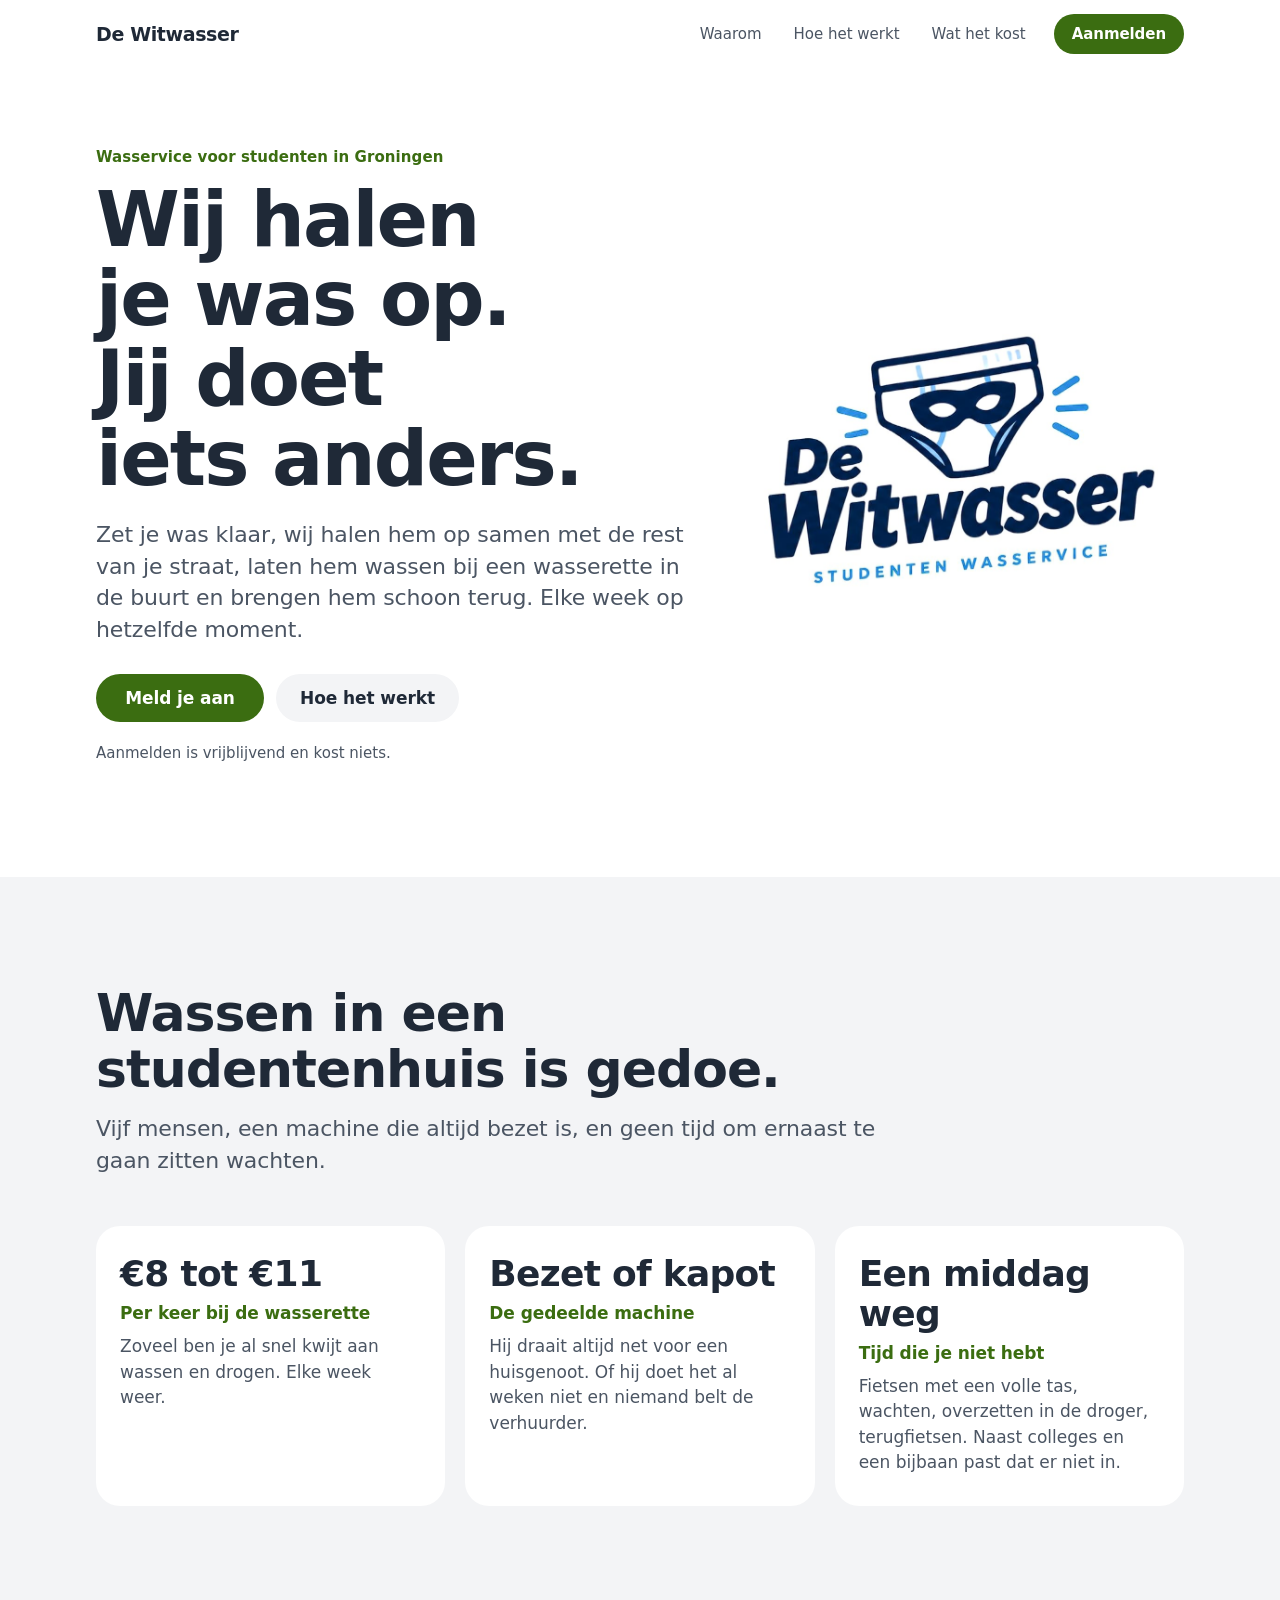
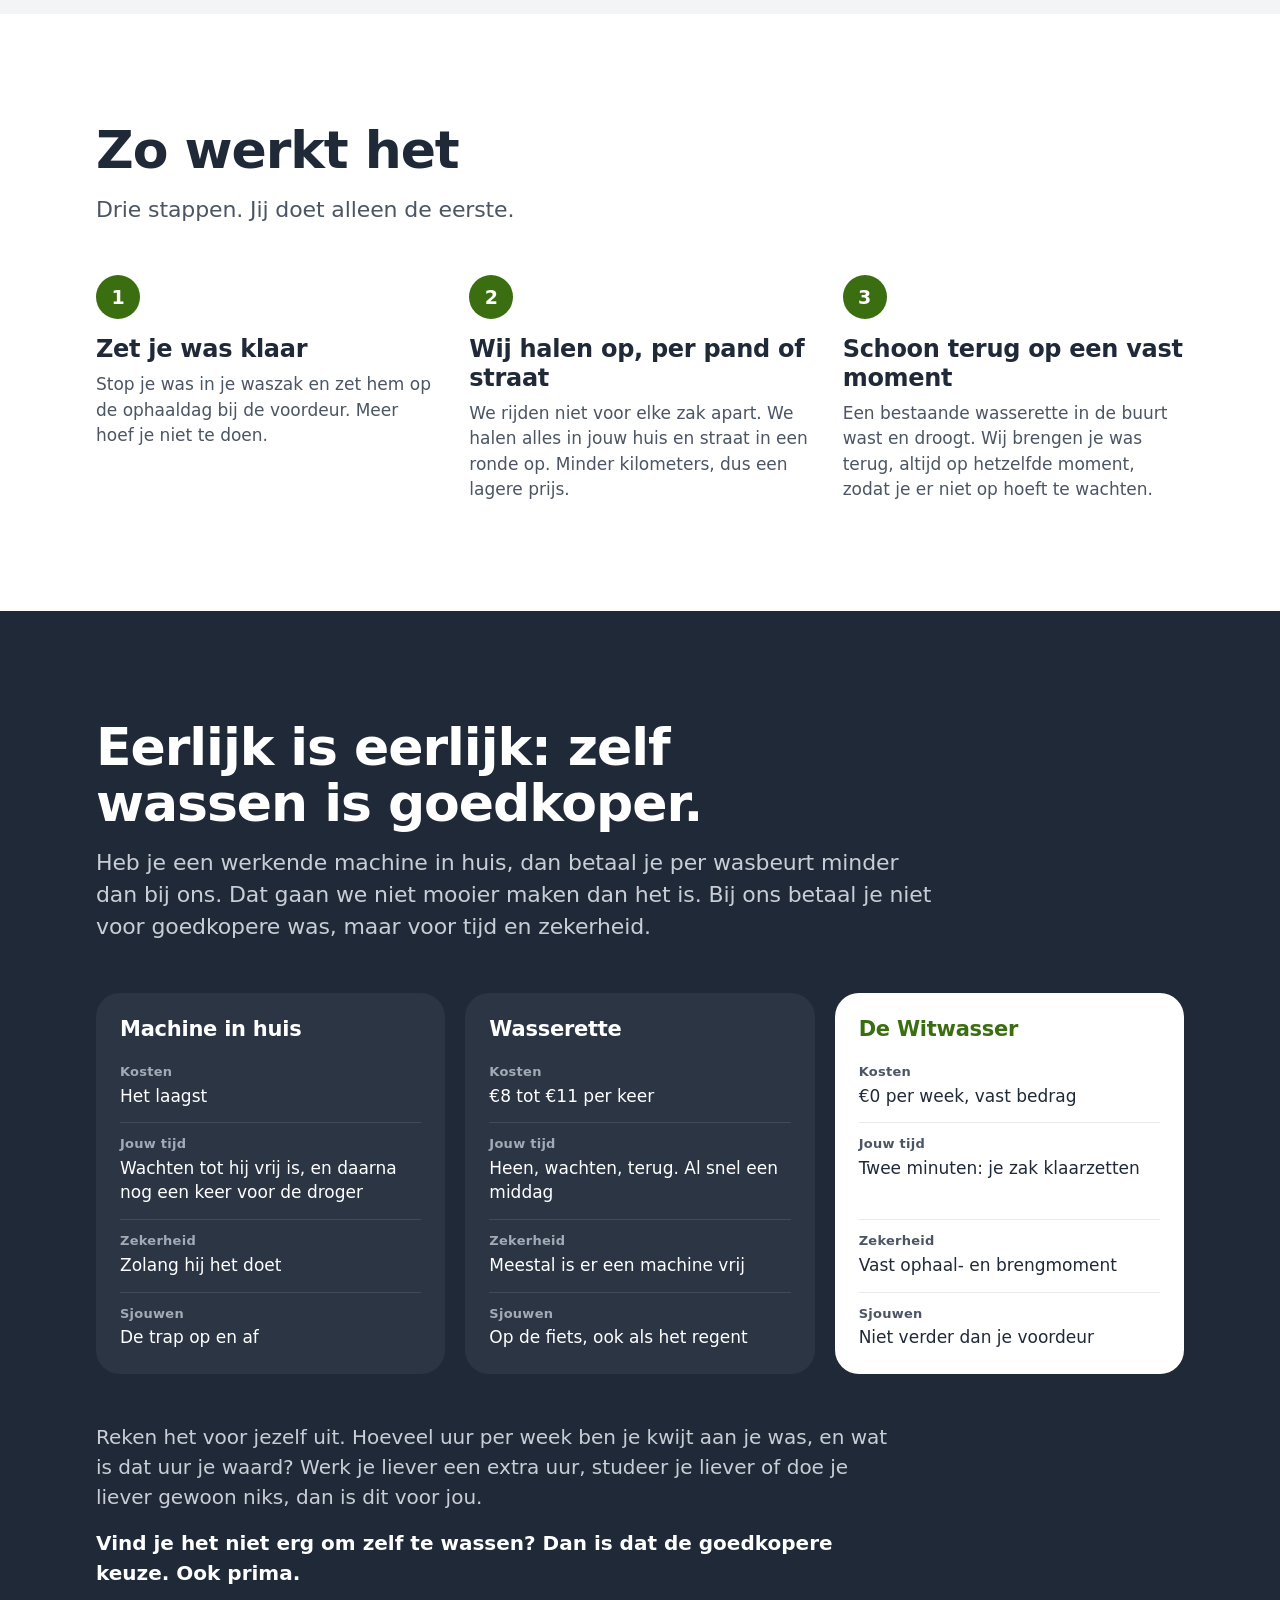
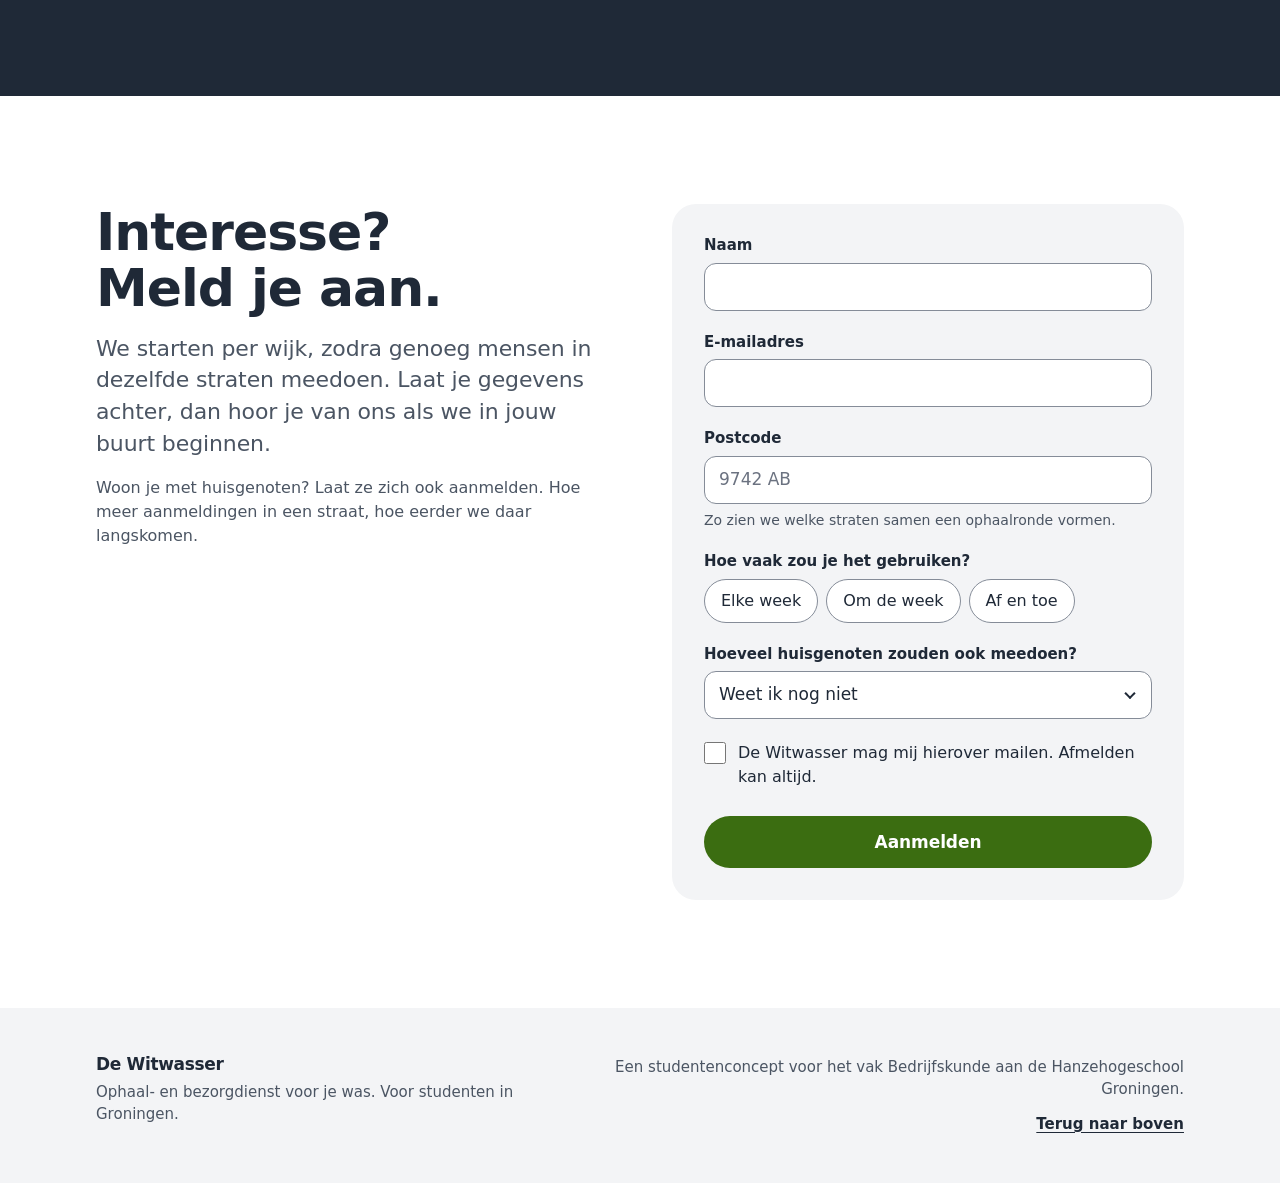
==== index.html @ 2e5d9d7d "Landingspagina De Witwasser Responsive landingspagina met uitleg van het concept, eerlijke prijsverg" ====
<!doctype html>
<html lang="nl">
<head>
  <meta charset="utf-8">
  <meta name="viewport" content="width=device-width, initial-scale=1">
  <title>De Witwasser</title>
  <meta name="description" content="De Witwasser haalt je was op met de rest van je straat, laat hem wassen bij een wasserette in de buurt en brengt hem schoon terug op een vast moment. Voor studenten in Groningen.">
  <meta name="theme-color" content="#FFFFFF">
  <link rel="stylesheet" href="styles.css">
  <script src="script.js" defer></script>
</head>
<body>
  <a class="skip-link" href="#inhoud">Naar de inhoud</a>

  <header class="site-header" id="top">
    <div class="container site-header__inner">
      <a class="wordmark" href="#top" aria-label="De Witwasser, terug naar boven">De Witwasser</a>
      <nav class="site-nav" aria-label="Hoofdmenu">
        <ul>
          <li class="site-nav__link"><a href="#probleem">Waarom</a></li>
          <li class="site-nav__link"><a href="#hoe-het-werkt">Hoe het werkt</a></li>
          <li class="site-nav__link"><a href="#eerlijk">Wat het kost</a></li>
          <li><a class="btn btn--primary btn--small" href="#aanmelden">Aanmelden</a></li>
        </ul>
      </nav>
    </div>
  </header>

  <main id="inhoud">
    <!-- Hero -->
    <section class="hero" aria-labelledby="hero-titel">
      <div class="container hero__grid">
        <div class="hero__text">
          <p class="eyebrow" data-enter>Wasservice voor studenten in Groningen</p>
          <h1 id="hero-titel" class="display" data-enter style="--i:1">Wij halen je was op. Jij doet iets anders.</h1>
          <p class="lead" data-enter style="--i:2">
            Zet je was klaar, wij halen hem op samen met de rest van je straat, laten hem wassen bij een wasserette in de buurt en brengen hem schoon terug. Elke week op hetzelfde moment.
          </p>
          <div class="hero__actions" data-enter style="--i:3">
            <a class="btn btn--primary" href="#aanmelden">Meld je aan</a>
            <a class="btn btn--secondary" href="#hoe-het-werkt">Hoe het werkt</a>
          </div>
          <p class="hero__note" data-enter style="--i:4">Aanmelden is vrijblijvend en kost niets.</p>
        </div>
        <figure class="hero__logo" data-enter style="--i:1">
          <img src="logo.jpg" width="952" height="691"
               alt="Logo van De Witwasser: een onderbroek met een boevenmasker, met daaronder de tekst De Witwasser, studenten wasservice.">
        </figure>
      </div>
    </section>

    <!-- Probleem -->
    <section class="section section--surface" id="probleem" aria-labelledby="probleem-titel">
      <div class="container">
        <div class="section__head">
          <h2 id="probleem-titel" class="heading">Wassen in een studentenhuis is gedoe.</h2>
          <p class="lead">Vijf mensen, een machine die altijd bezet is, en geen tijd om ernaast te gaan zitten wachten.</p>
        </div>
        <ul class="cards cards--three" role="list">
          <li class="card">
            <p class="card__figure">&euro;8 tot &euro;11</p>
            <h3 class="card__title">Per keer bij de wasserette</h3>
            <p>Zoveel ben je al snel kwijt aan wassen en drogen. Elke week weer.</p>
          </li>
          <li class="card">
            <p class="card__figure">Bezet of kapot</p>
            <h3 class="card__title">De gedeelde machine</h3>
            <p>Hij draait altijd net voor een huisgenoot. Of hij doet het al weken niet en niemand belt de verhuurder.</p>
          </li>
          <li class="card">
            <p class="card__figure">Een middag weg</p>
            <h3 class="card__title">Tijd die je niet hebt</h3>
            <p>Fietsen met een volle tas, wachten, overzetten in de droger, terugfietsen. Naast colleges en een bijbaan past dat er niet in.</p>
          </li>
        </ul>
      </div>
    </section>

    <!-- Hoe het werkt -->
    <section class="section" id="hoe-het-werkt" aria-labelledby="stappen-titel">
      <div class="container">
        <div class="section__head">
          <h2 id="stappen-titel" class="heading">Zo werkt het</h2>
          <p class="lead">Drie stappen. Jij doet alleen de eerste.</p>
        </div>
        <ol class="steps" role="list">
          <li class="step">
            <span class="step__number" aria-hidden="true">1</span>
            <h3 class="step__title">Zet je was klaar</h3>
            <p>Stop je was in je waszak en zet hem op de ophaaldag bij de voordeur. Meer hoef je niet te doen.</p>
          </li>
          <li class="step">
            <span class="step__number" aria-hidden="true">2</span>
            <h3 class="step__title">Wij halen op, per pand of straat</h3>
            <p>We rijden niet voor elke zak apart. We halen alles in jouw huis en straat in een ronde op. Minder kilometers, dus een lagere prijs.</p>
          </li>
          <li class="step">
            <span class="step__number" aria-hidden="true">3</span>
            <h3 class="step__title">Schoon terug op een vast moment</h3>
            <p>Een bestaande wasserette in de buurt wast en droogt. Wij brengen je was terug, altijd op hetzelfde moment, zodat je er niet op hoeft te wachten.</p>
          </li>
        </ol>
      </div>
    </section>

    <!-- Eerlijkheid over de propositie -->
    <section class="section section--navy" id="eerlijk" aria-labelledby="eerlijk-titel">
      <div class="container">
        <div class="section__head">
          <h2 id="eerlijk-titel" class="heading">Eerlijk is eerlijk: zelf wassen is goedkoper.</h2>
          <p class="lead">
            Heb je een werkende machine in huis, dan betaal je per wasbeurt minder dan bij ons. Dat gaan we niet mooier maken dan het is. Bij ons betaal je niet voor goedkopere was, maar voor tijd en zekerheid.
          </p>
        </div>

        <div class="compare">
          <article class="compare__card" aria-labelledby="optie-thuis">
            <h3 id="optie-thuis" class="compare__title">Machine in huis</h3>
            <dl class="compare__list">
              <div><dt>Kosten</dt><dd>Het laagst</dd></div>
              <div><dt>Jouw tijd</dt><dd>Wachten tot hij vrij is, en daarna nog een keer voor de droger</dd></div>
              <div><dt>Zekerheid</dt><dd>Zolang hij het doet</dd></div>
              <div><dt>Sjouwen</dt><dd>De trap op en af</dd></div>
            </dl>
          </article>
          <article class="compare__card" aria-labelledby="optie-wasserette">
            <h3 id="optie-wasserette" class="compare__title">Wasserette</h3>
            <dl class="compare__list">
              <div><dt>Kosten</dt><dd>&euro;8 tot &euro;11 per keer</dd></div>
              <div><dt>Jouw tijd</dt><dd>Heen, wachten, terug. Al snel een middag</dd></div>
              <div><dt>Zekerheid</dt><dd>Meestal is er een machine vrij</dd></div>
              <div><dt>Sjouwen</dt><dd>Op de fiets, ook als het regent</dd></div>
            </dl>
          </article>
          <article class="compare__card compare__card--ours" aria-labelledby="optie-witwasser">
            <h3 id="optie-witwasser" class="compare__title">De Witwasser</h3>
            <dl class="compare__list">
              <!-- Placeholder: de prijs is nog niet vastgesteld -->
              <div><dt>Kosten</dt><dd>&euro;0 per week, vast bedrag</dd></div>
              <div><dt>Jouw tijd</dt><dd>Twee minuten: je zak klaarzetten</dd></div>
              <div><dt>Zekerheid</dt><dd>Vast ophaal- en brengmoment</dd></div>
              <div><dt>Sjouwen</dt><dd>Niet verder dan je voordeur</dd></div>
            </dl>
          </article>
        </div>

        <div class="compare__outro">
          <p>
            Reken het voor jezelf uit. Hoeveel uur per week ben je kwijt aan je was, en wat is dat uur je waard? Werk je liever een extra uur, studeer je liever of doe je liever gewoon niks, dan is dit voor jou.
          </p>
          <p>
            Vind je het niet erg om zelf te wassen? Dan is dat de goedkopere keuze. Ook prima.
          </p>
        </div>
      </div>
    </section>

    <!-- Aanmelden -->
    <section class="section" id="aanmelden" aria-labelledby="aanmelden-titel">
      <div class="container signup">
        <div class="signup__intro">
          <h2 id="aanmelden-titel" class="heading">Interesse? Meld je aan.</h2>
          <p class="lead">
            We starten per wijk, zodra genoeg mensen in dezelfde straten meedoen. Laat je gegevens achter, dan hoor je van ons als we in jouw buurt beginnen.
          </p>
          <p class="signup__tip">
            Woon je met huisgenoten? Laat ze zich ook aanmelden. Hoe meer aanmeldingen in een straat, hoe eerder we daar langskomen.
          </p>
        </div>

        <div class="signup__panel">
          <form class="form" id="aanmeldformulier" novalidate>
            <div class="field">
              <label for="naam">Naam</label>
              <input id="naam" name="naam" type="text" autocomplete="given-name" required aria-describedby="naam-fout">
              <p class="field__error" id="naam-fout" aria-live="polite"></p>
            </div>

            <div class="field">
              <label for="email">E-mailadres</label>
              <input id="email" name="email" type="email" autocomplete="email" inputmode="email" spellcheck="false" required aria-describedby="email-fout">
              <p class="field__error" id="email-fout" aria-live="polite"></p>
            </div>

            <div class="field">
              <label for="postcode">Postcode</label>
              <input id="postcode" name="postcode" type="text" autocomplete="postal-code" autocapitalize="characters" spellcheck="false" maxlength="7" placeholder="9742 AB" required aria-describedby="postcode-hint postcode-fout">
              <p class="field__hint" id="postcode-hint">Zo zien we welke straten samen een ophaalronde vormen.</p>
              <p class="field__error" id="postcode-fout" aria-live="polite"></p>
            </div>

            <fieldset class="field" aria-describedby="frequentie-fout">
              <legend>Hoe vaak zou je het gebruiken?</legend>
              <div class="choices">
                <label class="choice"><input type="radio" name="frequentie" value="elke week" required><span>Elke week</span></label>
                <label class="choice"><input type="radio" name="frequentie" value="om de week"><span>Om de week</span></label>
                <label class="choice"><input type="radio" name="frequentie" value="af en toe"><span>Af en toe</span></label>
              </div>
              <p class="field__error" id="frequentie-fout" aria-live="polite"></p>
            </fieldset>

            <div class="field">
              <label for="huisgenoten">Hoeveel huisgenoten zouden ook meedoen?</label>
              <div class="select">
                <select id="huisgenoten" name="huisgenoten">
                  <option value="weet ik niet">Weet ik nog niet</option>
                  <option value="0">Geen</option>
                  <option value="1">1</option>
                  <option value="2">2</option>
                  <option value="3">3</option>
                  <option value="4">4</option>
                  <option value="5+">5 of meer</option>
                </select>
              </div>
            </div>

            <div class="field">
              <label class="check">
                <input type="checkbox" name="toestemming" id="toestemming" required aria-describedby="toestemming-fout">
                <span>De Witwasser mag mij hierover mailen. Afmelden kan altijd.</span>
              </label>
              <p class="field__error" id="toestemming-fout" aria-live="polite"></p>
            </div>

            <button class="btn btn--primary btn--block" type="submit">Aanmelden</button>
          </form>

          <div class="success" id="aanmelding-gelukt" hidden>
            <h3 class="success__title" tabindex="-1">Je staat op de lijst<span data-naam></span>.</h3>
            <p>We mailen je zodra we in jouw buurt starten. Stuur deze pagina ook door naar je huisgenoten: hoe meer aanmeldingen in jouw straat, hoe eerder we er zijn.</p>
            <button class="btn btn--on-surface" type="button" id="nog-een">Nog iemand aanmelden</button>
          </div>
        </div>
      </div>
    </section>
  </main>

  <footer class="site-footer">
    <div class="container site-footer__inner">
      <div>
        <p class="wordmark">De Witwasser</p>
        <p class="site-footer__text">Ophaal- en bezorgdienst voor je was. Voor studenten in Groningen.</p>
      </div>
      <div class="site-footer__meta">
        <p>Een studentenconcept voor het vak Bedrijfskunde aan de Hanzehogeschool Groningen.</p>
        <p><a href="#top">Terug naar boven</a></p>
      </div>
    </div>
  </footer>
</body>
</html>
---- styles.css ----
/* De Witwasser, landingspagina
   Mobile-first. Beweging: critically damped springs (damping 1.0), nooit overshoot.
   De linear()-curves hieronder volgen x(t) = 1 - (1 + wt) * e^(-wt), w = 2 * pi / response,
   gesampled tot de veer binnen 0,1% van het doel is. */

:root {
  --navy: #1F2937;
  --navy-raised: #2B3544;
  --green: #3B6D11;
  --green-hover: #33600E;
  --green-press: #2A500B;

  --bg: #FFFFFF;
  --surface: #F3F4F6;
  --text: #1F2937;
  --muted: #4B5563;
  --field-line: #858C98;
  --error: #B42318;
  --on-navy: #FFFFFF;
  --on-navy-muted: #C9CED6;
  --on-navy-label: #A3AAB5;

  --radius-l: 1.5rem;
  --radius-m: 1rem;
  --radius-s: 0.75rem;

  --gutter: 1rem;
  --header-h: 3.75rem;

  color-scheme: light;

  /* Terugval voor browsers zonder linear() */
  --spring: cubic-bezier(0.25, 1, 0.5, 1);
  --spring-duration: 515ms;
  --spring-fast: cubic-bezier(0.25, 1, 0.5, 1);
  --spring-fast-duration: 441ms;
}

@supports (transition-timing-function: linear(0, 1)) {
  :root {
    /* response 0.35s */
    --spring: linear(0, 0.035, 0.115, 0.215, 0.321, 0.423, 0.517, 0.6, 0.672, 0.733, 0.784, 0.826, 0.861, 0.889, 0.912, 0.93, 0.945, 0.956, 0.966, 0.973, 0.979, 0.984, 0.987, 0.99, 0.992, 0.994, 0.995, 0.996, 0.997, 0.998, 0.998, 0.999, 1);
    /* response 0.3s */
    --spring-fast: linear(0, 0.044, 0.142, 0.26, 0.38, 0.491, 0.588, 0.671, 0.74, 0.796, 0.841, 0.877, 0.905, 0.927, 0.945, 0.958, 0.968, 0.976, 0.982, 0.986, 0.99, 0.992, 0.994, 0.996, 0.997, 0.998, 0.998, 0.999, 1);
  }
}

@media (min-width: 40em) {
  :root { --gutter: 1.5rem; --header-h: 4.25rem; }
}
@media (min-width: 64em) {
  :root { --gutter: 2rem; }
}

/* Basis */

*, *::before, *::after { box-sizing: border-box; }

html {
  -webkit-text-size-adjust: 100%;
  text-size-adjust: 100%;
  scroll-behavior: smooth;
  scroll-padding-top: calc(var(--header-h) + 1rem);
}

body {
  margin: 0;
  background: var(--bg);
  color: var(--text);
  font-family: system-ui, -apple-system, "Segoe UI", Roboto, "Helvetica Neue", Arial, sans-serif;
  font-size: 1.0625rem;
  line-height: 1.5;
  letter-spacing: 0;
  font-optical-sizing: auto;
  -webkit-font-smoothing: antialiased;
  text-rendering: optimizeLegibility;
  overflow-x: hidden;
}

img { display: block; max-width: 100%; height: auto; }

h1, h2, h3, p, ul, ol, dl, dd, figure { margin: 0; }
ul[role="list"], ol[role="list"] { list-style: none; padding: 0; }

a { color: inherit; }

:focus-visible {
  outline: 3px solid var(--green);
  outline-offset: 3px;
  border-radius: 0.375rem;
}
.section--navy :focus-visible { outline-color: var(--on-navy); }

.container {
  width: 100%;
  max-width: 72rem;
  margin-inline: auto;
  padding-inline: var(--gutter);
}

.skip-link {
  position: absolute;
  left: var(--gutter);
  top: 0.5rem;
  z-index: 100;
  padding: 0.75rem 1rem;
  background: var(--navy);
  color: var(--on-navy);
  border-radius: var(--radius-s);
  font-weight: 600;
  text-decoration: none;
  transform: translateY(-200%);
}
.skip-link:focus { transform: none; }

/* Typografie: hierarchie uit gewicht, grootte en regelafstand samen */

.display {
  font-size: clamp(2.5rem, 1.55rem + 4.4vw, 4.75rem);
  font-weight: 700;
  line-height: 1.05;
  letter-spacing: -0.025em;
  text-wrap: balance;
}

.heading {
  font-size: clamp(2rem, 1.45rem + 2.6vw, 3.25rem);
  font-weight: 700;
  line-height: 1.08;
  letter-spacing: -0.02em;
  text-wrap: balance;
}

.lead {
  font-size: clamp(1.1875rem, 1.1rem + 0.4vw, 1.375rem);
  font-weight: 400;
  line-height: 1.45;
  letter-spacing: -0.005em;
  color: var(--muted);
  max-width: 38em;
  text-wrap: pretty;
}

.eyebrow {
  font-size: 0.9375rem;
  font-weight: 600;
  line-height: 1.3;
  letter-spacing: 0.005em;
  color: var(--green);
}

/* Knoppen: feedback op pointer-down, veer terug bij loslaten */

.btn {
  display: inline-flex;
  align-items: center;
  justify-content: center;
  min-height: 3rem;
  padding: 0.8125rem 1.5rem;
  border: 0;
  border-radius: 999px;
  font: inherit;
  font-size: 1.0625rem;
  font-weight: 600;
  line-height: 1.2;
  letter-spacing: -0.005em;
  text-decoration: none;
  cursor: pointer;
  touch-action: manipulation;
  -webkit-tap-highlight-color: transparent;
  user-select: none;
  transition: transform var(--spring-fast-duration) var(--spring-fast);
}
.btn:active {
  transform: scale(0.97);
  transition: transform 80ms ease-out;
}

.btn--primary { background: var(--green); color: #FFFFFF; }
.btn--primary:active { background: var(--green-press); }

.btn--secondary { background: var(--surface); color: var(--navy); }
.btn--secondary:active { background: #E5E7EB; }

@media (hover: hover) {
  .btn--primary:hover { background: var(--green-hover); }
  .btn--primary:active { background: var(--green-press); }
  .btn--secondary:hover { background: #E9EBEE; }
  .btn--secondary:active { background: #DFE2E6; }
}

.btn--on-surface { background: var(--bg); color: var(--navy); }
.btn--on-surface:active { background: #E5E7EB; }
@media (hover: hover) {
  .btn--on-surface:hover { background: #FAFAFB; }
  .btn--on-surface:active { background: #E5E7EB; }
}

.btn--small { min-height: 2.5rem; padding: 0.5rem 1.125rem; font-size: 0.9375rem; }
.btn--block { width: 100%; }

/* Header: doorschijnende laag, content scrolt eronder */

.site-header {
  position: sticky;
  top: env(safe-area-inset-top, 0px);
  z-index: 50;
  background: rgba(255, 255, 255, 0.78);
  -webkit-backdrop-filter: saturate(180%) blur(20px);
  backdrop-filter: saturate(180%) blur(20px);
  box-shadow: 0 1px 0 rgba(31, 41, 55, 0);
  transition: box-shadow 200ms ease;
}
.site-header.is-scrolled { box-shadow: 0 1px 0 rgba(31, 41, 55, 0.08), 0 6px 20px -12px rgba(31, 41, 55, 0.25); }

.site-header__inner {
  display: flex;
  align-items: center;
  justify-content: space-between;
  gap: 1rem;
  min-height: var(--header-h);
}

.wordmark {
  font-size: 1.1875rem;
  font-weight: 700;
  letter-spacing: -0.02em;
  line-height: 1;
  color: var(--navy);
  text-decoration: none;
}

.site-nav ul {
  display: flex;
  align-items: center;
  gap: 0.25rem;
  margin: 0;
  padding: 0;
  list-style: none;
}
.site-nav__link { display: none; }
.site-nav__link a {
  display: inline-block;
  padding: 0.5rem 0.75rem;
  border-radius: 999px;
  font-size: 0.9375rem;
  font-weight: 500;
  color: var(--muted);
  text-decoration: none;
}
.site-nav__link a:active { background: var(--surface); color: var(--navy); }
@media (hover: hover) {
  .site-nav__link a:hover { color: var(--navy); }
}
@media (min-width: 48em) {
  .site-nav__link { display: list-item; }
  .site-nav ul { gap: 0.5rem; }
  .site-nav li:last-child { margin-left: 0.5rem; }
}

@media (prefers-reduced-transparency: reduce) {
  .site-header { background: var(--bg); -webkit-backdrop-filter: none; backdrop-filter: none; }
}
@media (prefers-contrast: more) {
  .site-header { background: var(--bg); box-shadow: 0 1px 0 var(--navy); }
}

/* Hero */

.hero { padding-block: 2rem 4.5rem; }

.hero__grid {
  display: grid;
  gap: 1.5rem;
}
.hero__logo {
  order: -1;
  width: min(62%, 16rem);
}
.hero__text > * + * { margin-top: 1.25rem; }
.hero__text .display { margin-top: 0.75rem; }

.hero__actions {
  display: flex;
  flex-wrap: wrap;
  gap: 0.75rem;
  padding-top: 0.5rem;
}
.hero__note { font-size: 0.9375rem; color: var(--muted); }

@media (min-width: 30em) {
  .hero__actions .btn { min-width: 10.5rem; }
}

@media (min-width: 56em) {
  .hero { padding-block: 5rem 7rem; }
  .hero__grid {
    grid-template-columns: minmax(0, 1.15fr) minmax(0, 0.85fr);
    align-items: center;
    gap: 3rem;
  }
  .hero__logo { order: 0; width: 100%; max-width: 30rem; justify-self: end; }
}

/* Secties: scheiding met witruimte en vlakke achtergrond */

.section { padding-block: clamp(4rem, 2.75rem + 5vw, 7.5rem); }
.section--surface { background: var(--surface); }
.section--navy { background: var(--navy); color: var(--on-navy); }
.section--navy .lead { color: var(--on-navy-muted); }

.section__head { margin-bottom: clamp(2rem, 1.5rem + 2vw, 3.5rem); }
.section__head > * + * { margin-top: 1rem; }

/* Probleem */

.cards { display: grid; gap: 1rem; }
@media (min-width: 48em) {
  .cards--three { grid-template-columns: repeat(3, minmax(0, 1fr)); gap: 1.25rem; }
}

.card {
  background: var(--bg);
  border-radius: var(--radius-l);
  padding: 1.75rem 1.5rem 1.875rem;
}
.card p { color: var(--muted); }
.card__figure {
  font-size: clamp(1.75rem, 1.5rem + 1vw, 2.25rem);
  font-weight: 700;
  line-height: 1.1;
  letter-spacing: -0.02em;
}
.card .card__figure { color: var(--navy); }
.card__title {
  margin: 0.5rem 0 0.625rem;
  font-size: 1.0625rem;
  font-weight: 600;
  line-height: 1.3;
  letter-spacing: -0.005em;
  color: var(--green);
}

/* Hoe het werkt */

.steps {
  display: grid;
  gap: 2.25rem;
  counter-reset: none;
}
@media (min-width: 48em) {
  .steps { grid-template-columns: repeat(3, minmax(0, 1fr)); gap: 2rem; }
}

.step p { color: var(--muted); max-width: 26em; }
.step__number {
  display: inline-grid;
  place-items: center;
  width: 2.75rem;
  height: 2.75rem;
  border-radius: 999px;
  background: var(--green);
  color: #FFFFFF;
  font-size: 1.1875rem;
  font-weight: 700;
  line-height: 1;
  font-variant-numeric: tabular-nums;
}
.step__title {
  margin: 1rem 0 0.5rem;
  font-size: clamp(1.3125rem, 1.2rem + 0.5vw, 1.5rem);
  font-weight: 650;
  line-height: 1.2;
  letter-spacing: -0.012em;
}

/* Eerlijkheid: vergelijking */

.compare {
  display: grid;
  gap: 1rem;
}
.compare__card {
  background: var(--navy-raised);
  border-radius: var(--radius-l);
  padding: 1.5rem;
}
.compare__card--ours { background: var(--bg); color: var(--text); }

.compare__title {
  font-size: 1.3125rem;
  font-weight: 700;
  line-height: 1.2;
  letter-spacing: -0.012em;
  padding-bottom: 0.5rem;
}

.compare__list > div { padding-block: 0.875rem; }
.compare__list > div + div { box-shadow: inset 0 1px 0 rgba(255, 255, 255, 0.1); }
.compare__card--ours .compare__list > div + div { box-shadow: inset 0 1px 0 rgba(31, 41, 55, 0.1); }
.compare__list > div:last-child { padding-bottom: 0; }

.compare__list dt {
  font-size: 0.8125rem;
  font-weight: 600;
  line-height: 1.3;
  letter-spacing: 0.02em;
  color: var(--on-navy-label);
}
.compare__list dd {
  margin-top: 0.25rem;
  font-size: 1.0625rem;
  line-height: 1.4;
  color: var(--on-navy);
}
.compare__card--ours dt { color: var(--muted); }
.compare__card--ours dd { color: var(--text); }
.compare__card--ours .compare__title { color: var(--green); }

@media (min-width: 56em) {
  /* Subgrid houdt de rijen van de drie kaarten op gelijke hoogte */
  .compare { grid-template-columns: repeat(3, minmax(0, 1fr)); gap: 1.25rem; }
  @supports (grid-template-rows: subgrid) {
    .compare__card {
      display: grid;
      grid-row: span 5;
      grid-template-rows: subgrid;
      row-gap: 0;
    }
    .compare__list {
      display: grid;
      grid-row: span 4;
      grid-template-rows: subgrid;
      row-gap: 0;
    }
  }
}

.compare__outro {
  margin-top: clamp(2rem, 1.5rem + 2vw, 3rem);
  max-width: 40em;
  font-size: clamp(1.125rem, 1.05rem + 0.3vw, 1.25rem);
  line-height: 1.5;
  color: var(--on-navy-muted);
}
.compare__outro p + p { margin-top: 1rem; color: var(--on-navy); font-weight: 600; }

/* Aanmelden */

.signup { display: grid; gap: 2rem; }
.signup__intro > * + * { margin-top: 1rem; }
.signup__tip {
  font-size: 1rem;
  color: var(--muted);
  max-width: 32em;
}

.signup__panel {
  background: var(--surface);
  border-radius: var(--radius-l);
  padding: 1.5rem 1.25rem;
}
@media (min-width: 40em) {
  .signup__panel { padding: 2rem; }
}
@media (min-width: 56em) {
  .signup { grid-template-columns: minmax(0, 1fr) minmax(0, 1fr); gap: 4rem; align-items: start; }
  .signup__intro { position: sticky; top: calc(var(--header-h) + 2rem); }
}

.form { display: grid; gap: 1.375rem; }

.field { margin: 0; padding: 0; border: 0; min-width: 0; }
.field > label:not(.check),
.field > legend {
  display: block;
  margin-bottom: 0.4375rem;
  padding: 0;
  font-size: 0.9375rem;
  font-weight: 600;
  line-height: 1.3;
  color: var(--text);
}

.field input[type="text"],
.field input[type="email"],
.select select {
  display: block;
  width: 100%;
  min-height: 3rem;
  padding: 0.6875rem 0.875rem;
  border: 1.5px solid var(--field-line);
  border-radius: var(--radius-s);
  background: var(--bg);
  color: var(--text);
  font: inherit;
  font-size: 1.0625rem; /* 16px of meer: geen zoom op iOS */
  line-height: 1.4;
  transition: border-color 120ms ease, box-shadow 120ms ease;
}
.field input::placeholder { color: #6B7280; }
.field input:focus-visible,
.select select:focus-visible {
  outline: none;
  border-color: var(--green);
  box-shadow: 0 0 0 3px rgba(59, 109, 17, 0.28);
}
.field input[aria-invalid="true"] { border-color: var(--error); }
.field input[aria-invalid="true"]:focus-visible { box-shadow: 0 0 0 3px rgba(180, 35, 24, 0.22); }

.select { position: relative; }
.select select { appearance: none; -webkit-appearance: none; padding-right: 2.75rem; cursor: pointer; }
.select::after {
  content: "";
  position: absolute;
  right: 1.125rem;
  top: 50%;
  width: 0.5rem;
  height: 0.5rem;
  border-right: 2px solid var(--navy);
  border-bottom: 2px solid var(--navy);
  transform: translateY(-70%) rotate(45deg);
  pointer-events: none;
}

.field__hint {
  margin-top: 0.4375rem;
  font-size: 0.875rem;
  line-height: 1.4;
  color: var(--muted);
}
.field__error {
  font-size: 0.875rem;
  font-weight: 500;
  line-height: 1.4;
  color: var(--error);
}
.field__error:not(:empty) { margin-top: 0.4375rem; }

/* Keuzeknoppen: echte radio's, visueel als segmenten */

.choices { display: flex; flex-wrap: wrap; gap: 0.5rem; }
.choice { position: relative; cursor: pointer; -webkit-tap-highlight-color: transparent; }
.choice input {
  position: absolute;
  opacity: 0;
  width: 1px;
  height: 1px;
  margin: 0;
}
.choice span {
  display: inline-flex;
  align-items: center;
  min-height: 2.75rem;
  padding: 0.5rem 1rem;
  border: 1.5px solid var(--field-line);
  border-radius: 999px;
  background: var(--bg);
  font-size: 1rem;
  font-weight: 500;
  line-height: 1.2;
  user-select: none;
  transition: transform var(--spring-fast-duration) var(--spring-fast);
}
.choice:active span { transform: scale(0.97); transition: transform 80ms ease-out; }
.choice input:checked + span { background: var(--navy); border-color: var(--navy); color: #FFFFFF; }
.choice input:focus-visible + span { outline: 3px solid var(--green); outline-offset: 3px; }
@media (hover: hover) {
  .choice:hover input:not(:checked) + span { border-color: var(--navy); }
}
fieldset[data-invalid="true"] .choice input:not(:checked) + span { border-color: var(--error); }

.check {
  display: flex;
  gap: 0.75rem;
  align-items: flex-start;
  font-size: 1rem;
  line-height: 1.45;
  color: var(--text);
  cursor: pointer;
}
.check input {
  flex: none;
  width: 1.375rem;
  height: 1.375rem;
  margin: 0.0625rem 0 0;
  accent-color: var(--green);
  cursor: pointer;
}
.check input[aria-invalid="true"] { outline: 2px solid var(--error); outline-offset: 2px; }

.form .btn--block { margin-top: 0.375rem; min-height: 3.25rem; }

/* Bevestiging */

.success > * + * { margin-top: 1rem; }
.success__title {
  font-size: clamp(1.5rem, 1.3rem + 1vw, 2rem);
  font-weight: 700;
  line-height: 1.12;
  letter-spacing: -0.018em;
  color: var(--green);
}
.success__title:focus { outline: none; }
.success p { color: var(--muted); }
.success .btn { margin-top: 1.5rem; }

/* Footer */

.site-footer {
  background: var(--surface);
  padding-block: 3rem;
  font-size: 0.9375rem;
  color: var(--muted);
}
.site-footer__inner { display: grid; gap: 1.5rem; }
.site-footer .wordmark { font-size: 1.0625rem; }
.site-footer__text { margin-top: 0.5rem; }
.site-footer__meta > * + * { margin-top: 0.75rem; }
.site-footer a { color: var(--navy); font-weight: 600; text-underline-offset: 0.2em; }
@media (min-width: 48em) {
  .site-footer__inner { grid-template-columns: minmax(0, 1fr) minmax(0, 1.4fr); gap: 3rem; }
  .site-footer__meta { text-align: right; }
}

/* Intro van de hero bij het laden. Critically damped: geen overshoot bij iets dat gewoon verschijnt. */

@keyframes enter {
  from { opacity: 0; transform: translateY(1rem); }
}
[data-enter] {
  animation:
    enter var(--spring-duration) var(--spring) both,
    fade calc(var(--spring-duration) * 0.7) ease-out both;
  animation-delay: calc(var(--i, 0) * 60ms);
}
@keyframes fade {
  from { opacity: 0; }
}

/* Minder beweging: geen verschuiving of veer, alleen een korte crossfade */

@media (prefers-reduced-motion: reduce) {
  html { scroll-behavior: auto; }
  [data-enter] {
    animation: fade 200ms ease both;
  }
  .btn, .btn:active,
  .choice span, .choice:active span {
    transform: none;
    transition: background-color 120ms ease;
  }
  .skip-link { transition: none; }
}
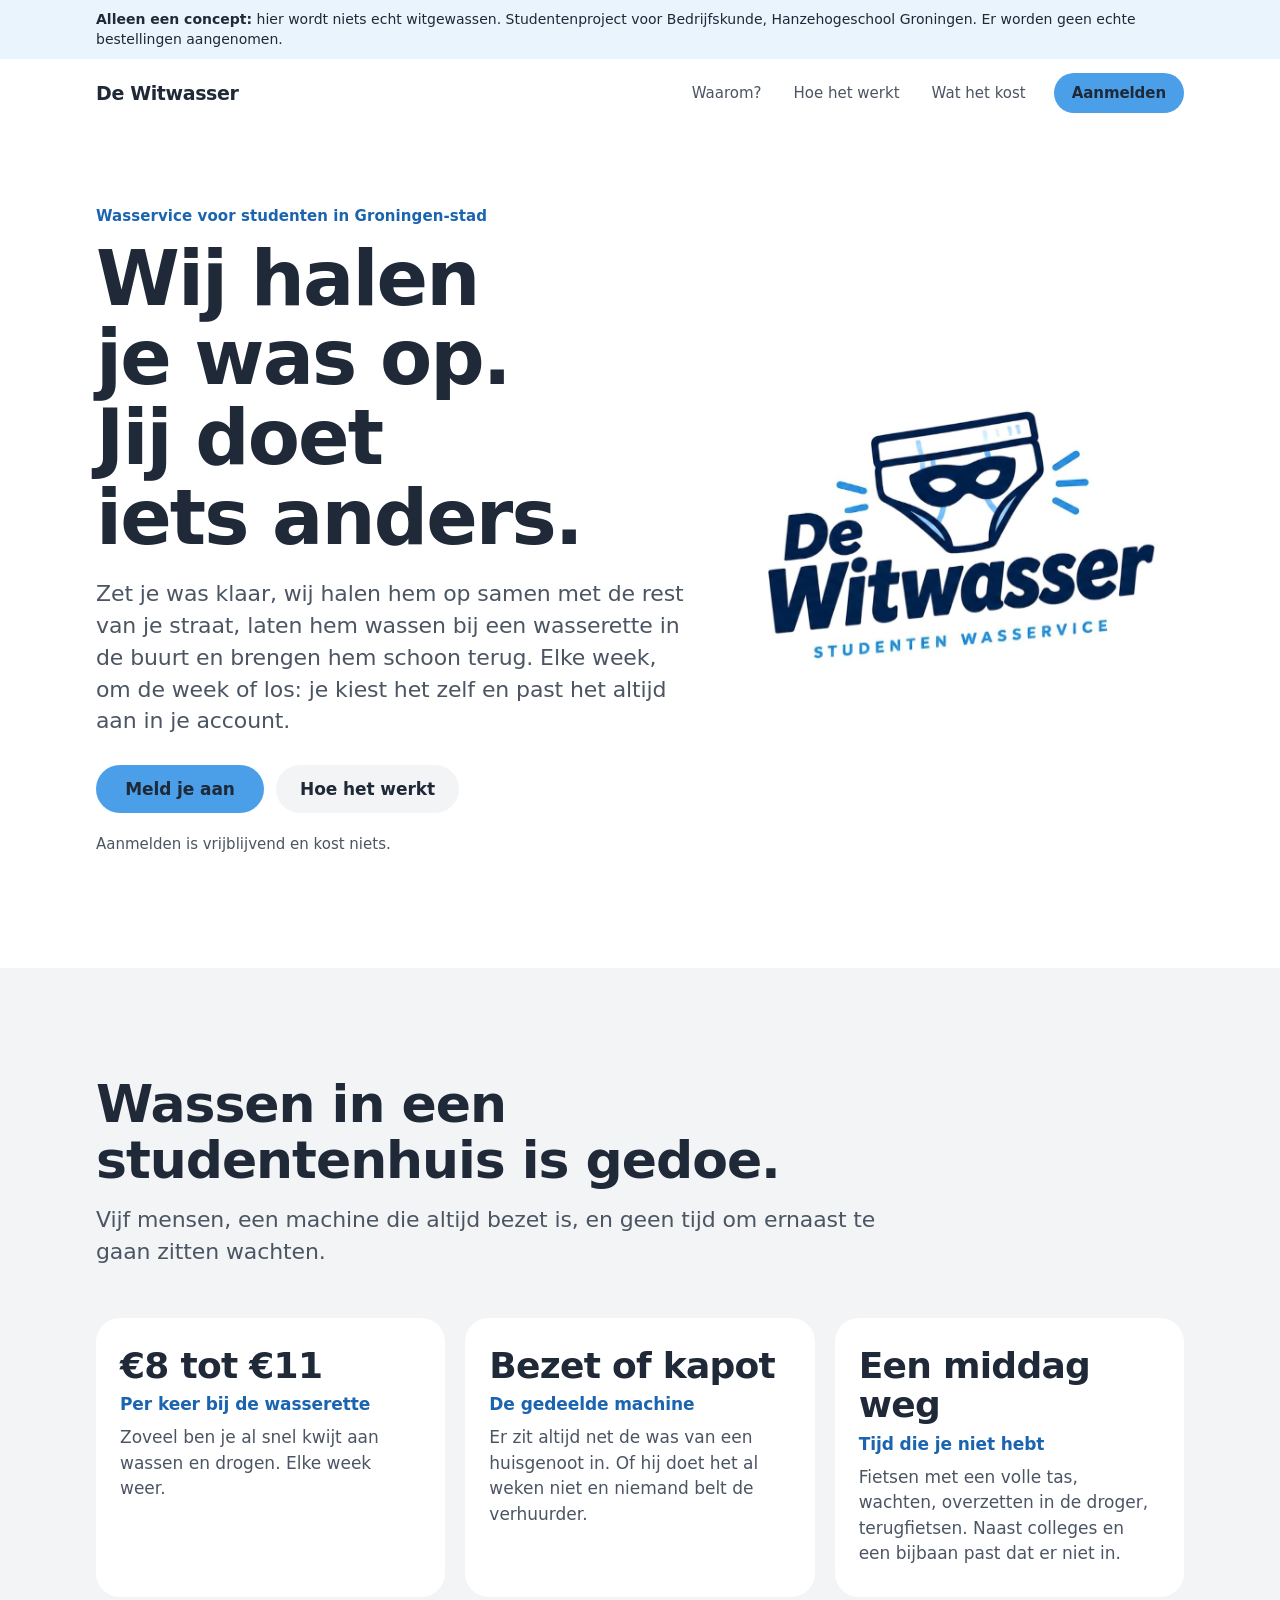
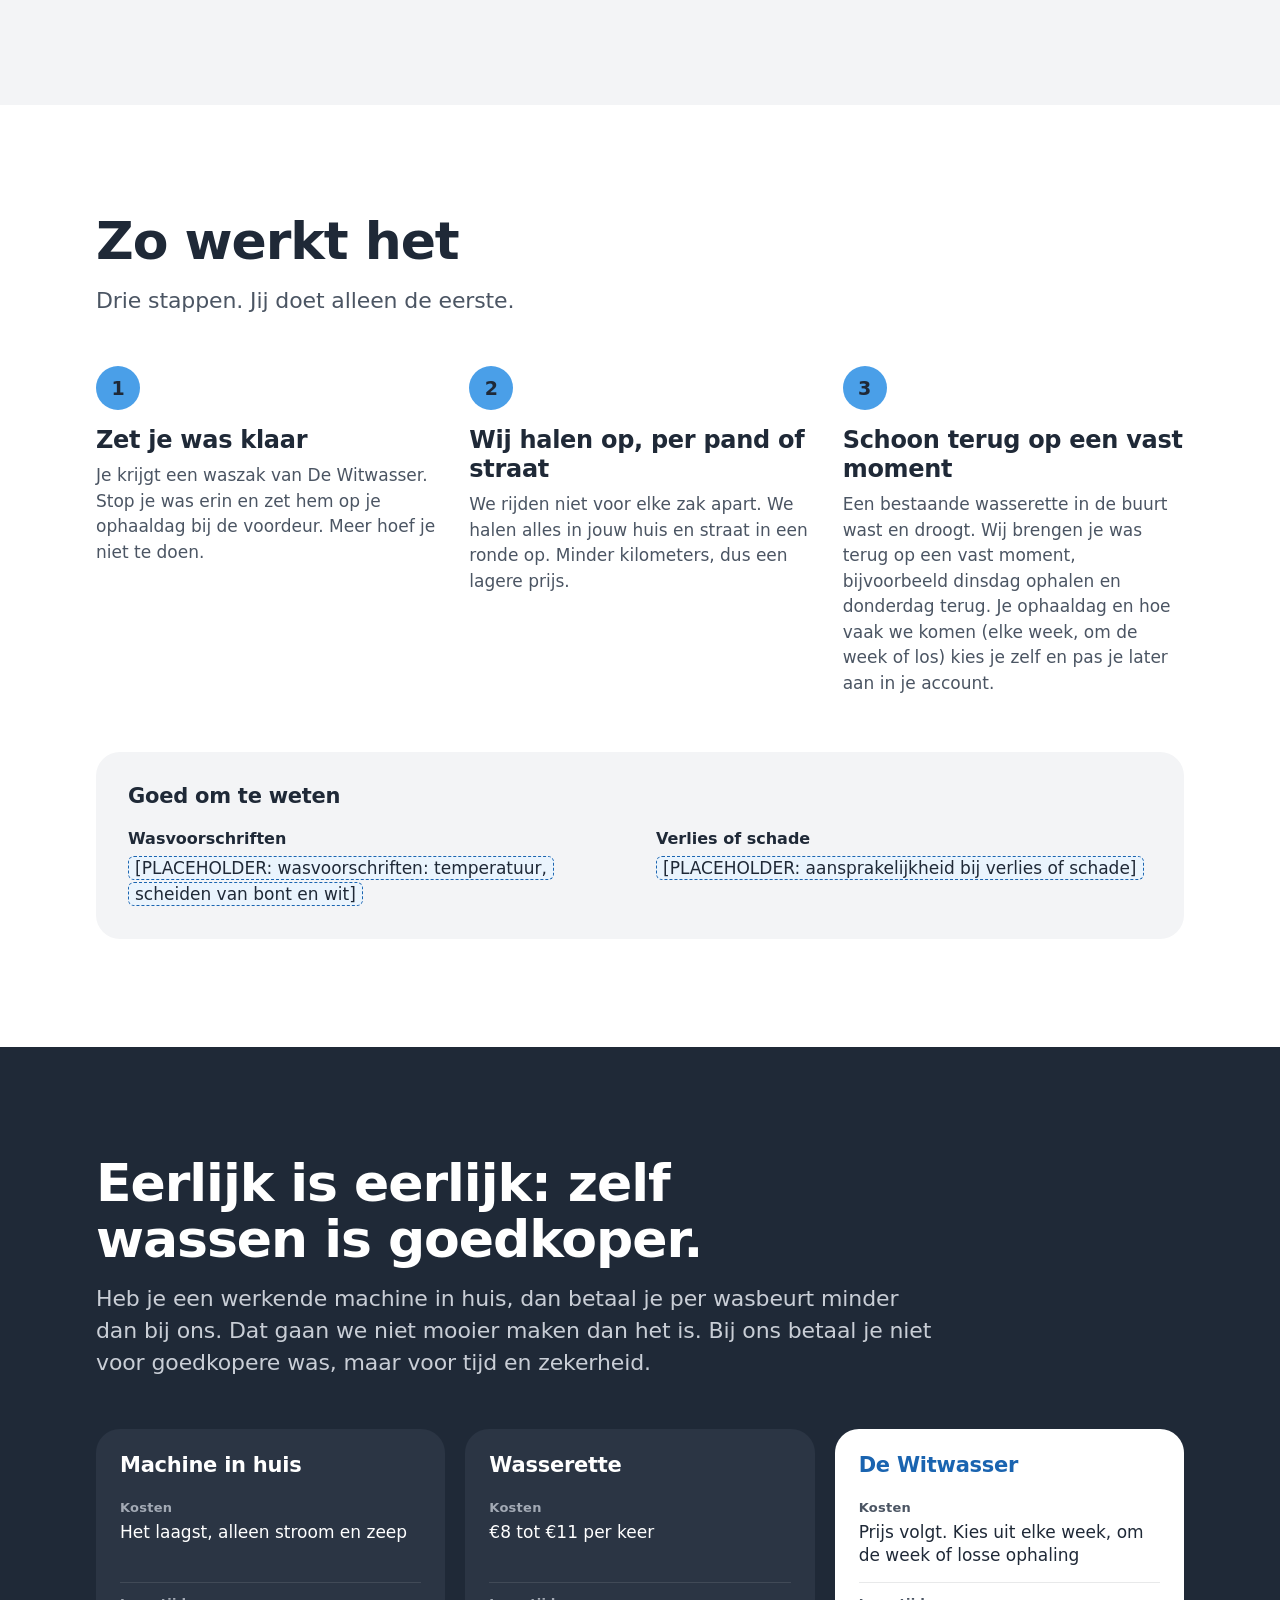
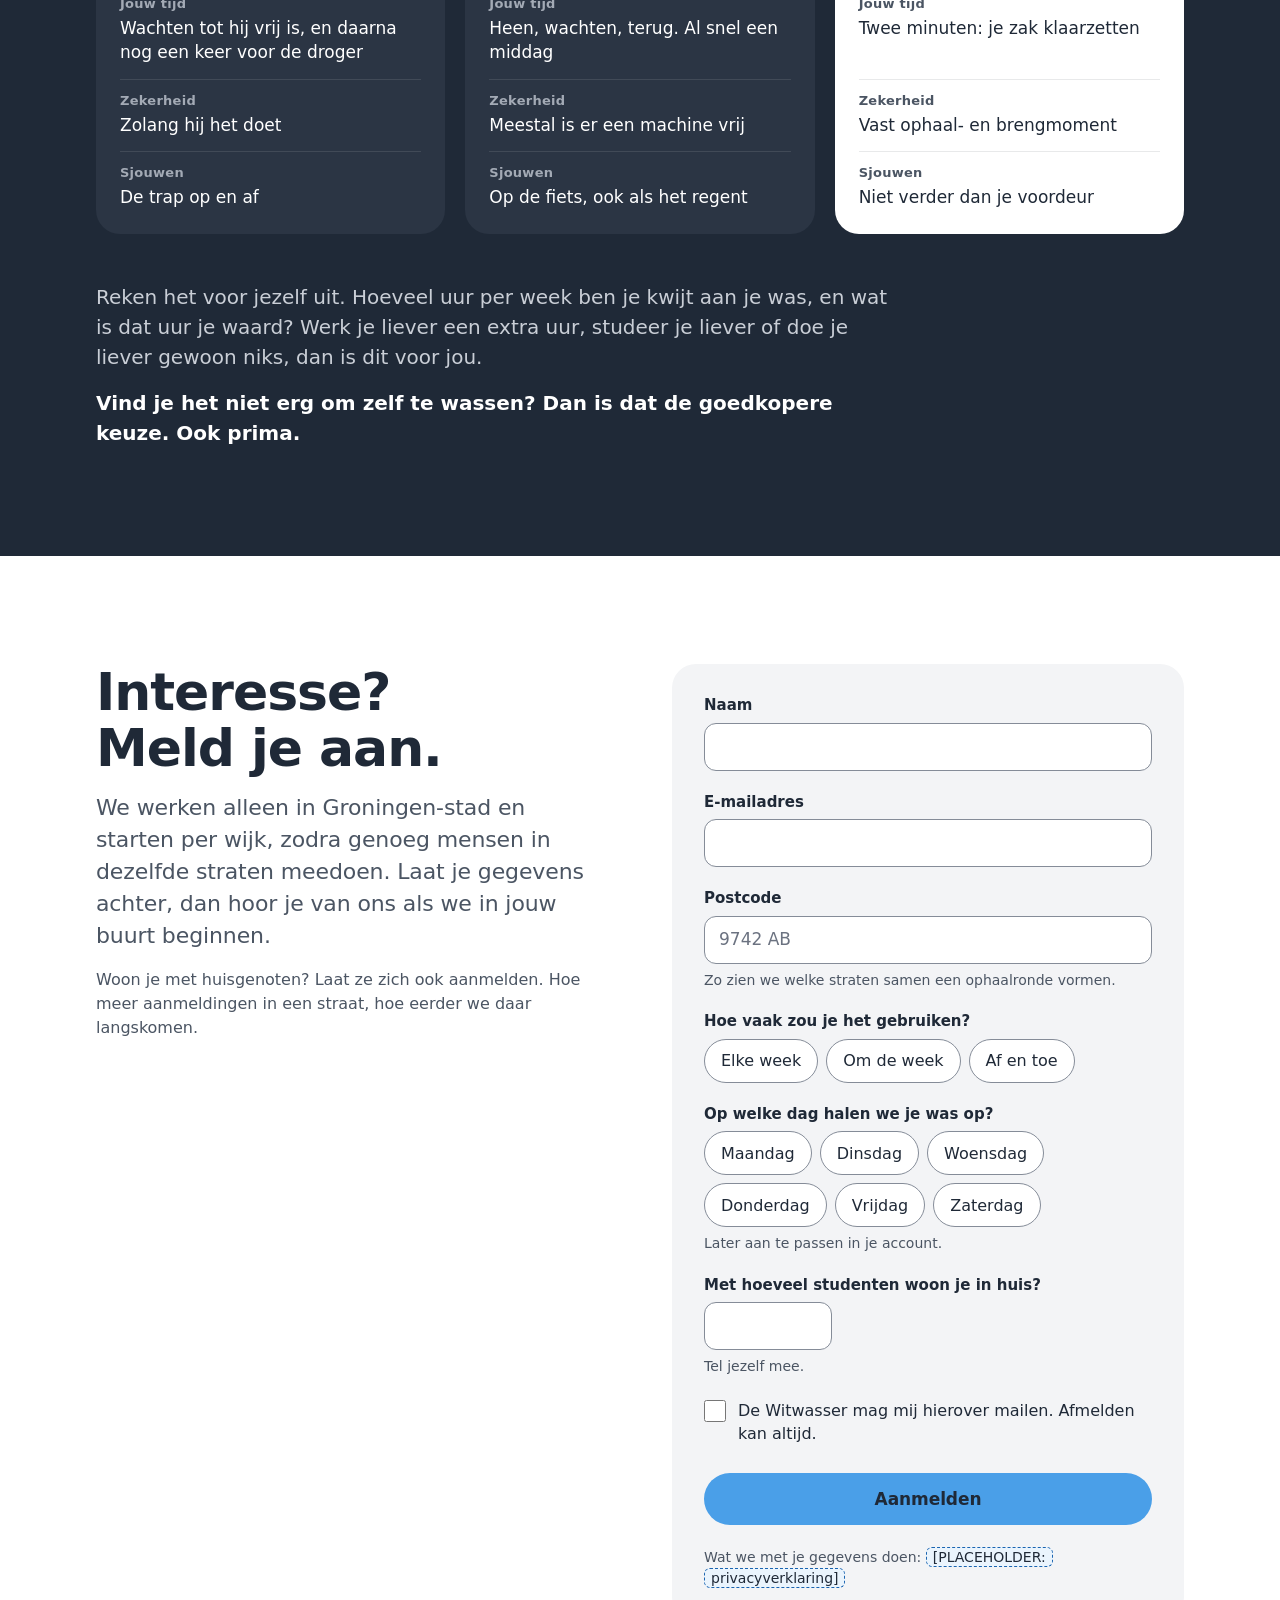
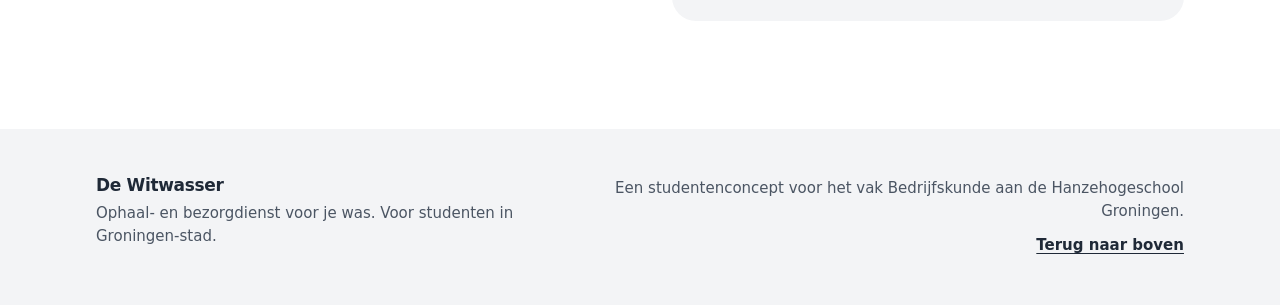
==== commit ffb837b3: "Fase 1: lichtblauw, prijs, frequentie, ophaaldag en conceptmelding - Groen vervangen door lichtblauw" ====
--- a/index.html
+++ b/index.html
@@ -4,7 +4,7 @@
   <meta charset="utf-8">
   <meta name="viewport" content="width=device-width, initial-scale=1">
   <title>De Witwasser</title>
-  <meta name="description" content="De Witwasser haalt je was op met de rest van je straat, laat hem wassen bij een wasserette in de buurt en brengt hem schoon terug op een vast moment. Voor studenten in Groningen.">
+  <meta name="description" content="De Witwasser haalt je was op met de rest van je straat, laat hem wassen bij een wasserette in de buurt en brengt hem schoon terug op een vast moment. Voor studenten in Groningen-stad.">
   <meta name="theme-color" content="#FFFFFF">
   <link rel="stylesheet" href="styles.css">
   <script src="script.js" defer></script>
@@ -12,12 +12,16 @@
 <body>
   <a class="skip-link" href="#inhoud">Naar de inhoud</a>
 
+  <div class="concept-bar" role="note">
+    <p class="container"><strong>Alleen een concept:</strong> hier wordt niets echt witgewassen. Studentenproject voor Bedrijfskunde, Hanzehogeschool Groningen. Er worden geen echte bestellingen aangenomen.</p>
+  </div>
+
   <header class="site-header" id="top">
     <div class="container site-header__inner">
       <a class="wordmark" href="#top" aria-label="De Witwasser, terug naar boven">De Witwasser</a>
       <nav class="site-nav" aria-label="Hoofdmenu">
         <ul>
-          <li class="site-nav__link"><a href="#probleem">Waarom</a></li>
+          <li class="site-nav__link"><a href="#probleem">Waarom?</a></li>
           <li class="site-nav__link"><a href="#hoe-het-werkt">Hoe het werkt</a></li>
           <li class="site-nav__link"><a href="#eerlijk">Wat het kost</a></li>
           <li><a class="btn btn--primary btn--small" href="#aanmelden">Aanmelden</a></li>
@@ -31,10 +35,10 @@
     <section class="hero" aria-labelledby="hero-titel">
       <div class="container hero__grid">
         <div class="hero__text">
-          <p class="eyebrow" data-enter>Wasservice voor studenten in Groningen</p>
+          <p class="eyebrow" data-enter>Wasservice voor studenten in Groningen-stad</p>
           <h1 id="hero-titel" class="display" data-enter style="--i:1">Wij halen je was op. Jij doet iets anders.</h1>
           <p class="lead" data-enter style="--i:2">
-            Zet je was klaar, wij halen hem op samen met de rest van je straat, laten hem wassen bij een wasserette in de buurt en brengen hem schoon terug. Elke week op hetzelfde moment.
+            Zet je was klaar, wij halen hem op samen met de rest van je straat, laten hem wassen bij een wasserette in de buurt en brengen hem schoon terug. Elke week, om de week of los: je kiest het zelf en past het altijd aan in je account.
           </p>
           <div class="hero__actions" data-enter style="--i:3">
             <a class="btn btn--primary" href="#aanmelden">Meld je aan</a>
@@ -65,7 +69,7 @@
           <li class="card">
             <p class="card__figure">Bezet of kapot</p>
             <h3 class="card__title">De gedeelde machine</h3>
-            <p>Hij draait altijd net voor een huisgenoot. Of hij doet het al weken niet en niemand belt de verhuurder.</p>
+            <p>Er zit altijd net de was van een huisgenoot in. Of hij doet het al weken niet en niemand belt de verhuurder.</p>
           </li>
           <li class="card">
             <p class="card__figure">Een middag weg</p>
@@ -87,7 +91,7 @@
           <li class="step">
             <span class="step__number" aria-hidden="true">1</span>
             <h3 class="step__title">Zet je was klaar</h3>
-            <p>Stop je was in je waszak en zet hem op de ophaaldag bij de voordeur. Meer hoef je niet te doen.</p>
+            <p>Je krijgt een waszak van De Witwasser. Stop je was erin en zet hem op je ophaaldag bij de voordeur. Meer hoef je niet te doen.</p>
           </li>
           <li class="step">
             <span class="step__number" aria-hidden="true">2</span>
@@ -97,9 +101,23 @@
           <li class="step">
             <span class="step__number" aria-hidden="true">3</span>
             <h3 class="step__title">Schoon terug op een vast moment</h3>
-            <p>Een bestaande wasserette in de buurt wast en droogt. Wij brengen je was terug, altijd op hetzelfde moment, zodat je er niet op hoeft te wachten.</p>
+            <p>Een bestaande wasserette in de buurt wast en droogt. Wij brengen je was terug op een vast moment, bijvoorbeeld dinsdag ophalen en donderdag terug. Je ophaaldag en hoe vaak we komen (elke week, om de week of los) kies je zelf en pas je later aan in je account.</p>
           </li>
         </ol>
+
+        <div class="notes">
+          <h3 class="notes__title">Goed om te weten</h3>
+          <dl class="notes__list">
+            <div>
+              <dt>Wasvoorschriften</dt>
+              <dd><span class="placeholder">[PLACEHOLDER: wasvoorschriften: temperatuur, scheiden van bont en wit]</span></dd>
+            </div>
+            <div>
+              <dt>Verlies of schade</dt>
+              <dd><span class="placeholder">[PLACEHOLDER: aansprakelijkheid bij verlies of schade]</span></dd>
+            </div>
+          </dl>
+        </div>
       </div>
     </section>
 
@@ -117,7 +135,7 @@
           <article class="compare__card" aria-labelledby="optie-thuis">
             <h3 id="optie-thuis" class="compare__title">Machine in huis</h3>
             <dl class="compare__list">
-              <div><dt>Kosten</dt><dd>Het laagst</dd></div>
+              <div><dt>Kosten</dt><dd>Het laagst, alleen stroom en zeep</dd></div>
               <div><dt>Jouw tijd</dt><dd>Wachten tot hij vrij is, en daarna nog een keer voor de droger</dd></div>
               <div><dt>Zekerheid</dt><dd>Zolang hij het doet</dd></div>
               <div><dt>Sjouwen</dt><dd>De trap op en af</dd></div>
@@ -135,8 +153,7 @@
           <article class="compare__card compare__card--ours" aria-labelledby="optie-witwasser">
             <h3 id="optie-witwasser" class="compare__title">De Witwasser</h3>
             <dl class="compare__list">
-              <!-- Placeholder: de prijs is nog niet vastgesteld -->
-              <div><dt>Kosten</dt><dd>&euro;0 per week, vast bedrag</dd></div>
+              <div><dt>Kosten</dt><dd>Prijs volgt. Kies uit elke week, om de week of losse ophaling</dd></div>
               <div><dt>Jouw tijd</dt><dd>Twee minuten: je zak klaarzetten</dd></div>
               <div><dt>Zekerheid</dt><dd>Vast ophaal- en brengmoment</dd></div>
               <div><dt>Sjouwen</dt><dd>Niet verder dan je voordeur</dd></div>
@@ -161,7 +178,7 @@
         <div class="signup__intro">
           <h2 id="aanmelden-titel" class="heading">Interesse? Meld je aan.</h2>
           <p class="lead">
-            We starten per wijk, zodra genoeg mensen in dezelfde straten meedoen. Laat je gegevens achter, dan hoor je van ons als we in jouw buurt beginnen.
+            We werken alleen in Groningen-stad en starten per wijk, zodra genoeg mensen in dezelfde straten meedoen. Laat je gegevens achter, dan hoor je van ons als we in jouw buurt beginnen.
           </p>
           <p class="signup__tip">
             Woon je met huisgenoten? Laat ze zich ook aanmelden. Hoe meer aanmeldingen in een straat, hoe eerder we daar langskomen.
@@ -194,24 +211,30 @@
               <div class="choices">
                 <label class="choice"><input type="radio" name="frequentie" value="elke week" required><span>Elke week</span></label>
                 <label class="choice"><input type="radio" name="frequentie" value="om de week"><span>Om de week</span></label>
-                <label class="choice"><input type="radio" name="frequentie" value="af en toe"><span>Af en toe</span></label>
+                <label class="choice"><input type="radio" name="frequentie" value="los"><span>Af en toe</span></label>
               </div>
               <p class="field__error" id="frequentie-fout" aria-live="polite"></p>
             </fieldset>
 
-            <div class="field">
-              <label for="huisgenoten">Hoeveel huisgenoten zouden ook meedoen?</label>
-              <div class="select">
-                <select id="huisgenoten" name="huisgenoten">
-                  <option value="weet ik niet">Weet ik nog niet</option>
-                  <option value="0">Geen</option>
-                  <option value="1">1</option>
-                  <option value="2">2</option>
-                  <option value="3">3</option>
-                  <option value="4">4</option>
-                  <option value="5+">5 of meer</option>
-                </select>
+            <fieldset class="field" aria-describedby="ophaaldag-hint ophaaldag-fout">
+              <legend>Op welke dag halen we je was op?</legend>
+              <div class="choices">
+                <label class="choice"><input type="radio" name="ophaaldag" value="maandag" required><span>Maandag</span></label>
+                <label class="choice"><input type="radio" name="ophaaldag" value="dinsdag"><span>Dinsdag</span></label>
+                <label class="choice"><input type="radio" name="ophaaldag" value="woensdag"><span>Woensdag</span></label>
+                <label class="choice"><input type="radio" name="ophaaldag" value="donderdag"><span>Donderdag</span></label>
+                <label class="choice"><input type="radio" name="ophaaldag" value="vrijdag"><span>Vrijdag</span></label>
+                <label class="choice"><input type="radio" name="ophaaldag" value="zaterdag"><span>Zaterdag</span></label>
               </div>
+              <p class="field__hint" id="ophaaldag-hint">Later aan te passen in je account.</p>
+              <p class="field__error" id="ophaaldag-fout" aria-live="polite"></p>
+            </fieldset>
+
+            <div class="field">
+              <label for="studenten">Met hoeveel studenten woon je in huis?</label>
+              <input class="input--short" id="studenten" name="studenten" type="number" inputmode="numeric" min="1" max="50" step="1" required aria-describedby="studenten-hint studenten-fout">
+              <p class="field__hint" id="studenten-hint">Tel jezelf mee.</p>
+              <p class="field__error" id="studenten-fout" aria-live="polite"></p>
             </div>
 
             <div class="field">
@@ -223,6 +246,8 @@
             </div>
 
             <button class="btn btn--primary btn--block" type="submit">Aanmelden</button>
+
+            <p class="form__privacy">Wat we met je gegevens doen: <span class="placeholder">[PLACEHOLDER: privacyverklaring]</span></p>
           </form>
 
           <div class="success" id="aanmelding-gelukt" hidden>
@@ -239,7 +264,7 @@
     <div class="container site-footer__inner">
       <div>
         <p class="wordmark">De Witwasser</p>
-        <p class="site-footer__text">Ophaal- en bezorgdienst voor je was. Voor studenten in Groningen.</p>
+        <p class="site-footer__text">Ophaal- en bezorgdienst voor je was. Voor studenten in Groningen-stad.</p>
       </div>
       <div class="site-footer__meta">
         <p>Een studentenconcept voor het vak Bedrijfskunde aan de Hanzehogeschool Groningen.</p>
--- a/styles.css
+++ b/styles.css
@@ -6,9 +6,13 @@
 :root {
   --navy: #1F2937;
   --navy-raised: #2B3544;
-  --green: #3B6D11;
-  --green-hover: #33600E;
-  --green-press: #2A500B;
+  /* Lichtblauw uit het logo. Wit op lichtblauw haalt geen AA, dus knoppen krijgen navy tekst.
+     --blue-text is de donkere tint voor blauwe tekst en focusringen op wit en grijs. */
+  --blue: #4A9FE8;        /* navy tekst erop: 5,2:1 */
+  --blue-hover: #5FACEE;  /* 6,0:1 */
+  --blue-press: #3D96E6;  /* 4,7:1 */
+  --blue-text: #1A64B0;   /* op wit 6,0:1, op --surface 5,5:1 */
+  --blue-tint: #EAF4FD;   /* navy tekst erop: 13:1 */
 
   --bg: #FFFFFF;
   --surface: #F3F4F6;
@@ -85,7 +89,7 @@
 a { color: inherit; }
 
 :focus-visible {
-  outline: 3px solid var(--green);
+  outline: 3px solid var(--blue-text);
   outline-offset: 3px;
   border-radius: 0.375rem;
 }
@@ -146,7 +150,7 @@
   font-weight: 600;
   line-height: 1.3;
   letter-spacing: 0.005em;
-  color: var(--green);
+  color: var(--blue-text);
 }
 
 /* Knoppen: feedback op pointer-down, veer terug bij loslaten */
@@ -176,15 +180,15 @@
   transition: transform 80ms ease-out;
 }
 
-.btn--primary { background: var(--green); color: #FFFFFF; }
-.btn--primary:active { background: var(--green-press); }
+.btn--primary { background: var(--blue); color: var(--navy); }
+.btn--primary:active { background: var(--blue-press); }
 
 .btn--secondary { background: var(--surface); color: var(--navy); }
 .btn--secondary:active { background: #E5E7EB; }
 
 @media (hover: hover) {
-  .btn--primary:hover { background: var(--green-hover); }
-  .btn--primary:active { background: var(--green-press); }
+  .btn--primary:hover { background: var(--blue-hover); }
+  .btn--primary:active { background: var(--blue-press); }
   .btn--secondary:hover { background: #E9EBEE; }
   .btn--secondary:active { background: #DFE2E6; }
 }
@@ -338,7 +342,7 @@
   font-weight: 600;
   line-height: 1.3;
   letter-spacing: -0.005em;
-  color: var(--green);
+  color: var(--blue-text);
 }
 
 /* Hoe het werkt */
@@ -346,7 +350,6 @@
 .steps {
   display: grid;
   gap: 2.25rem;
-  counter-reset: none;
 }
 @media (min-width: 48em) {
   .steps { grid-template-columns: repeat(3, minmax(0, 1fr)); gap: 2rem; }
@@ -359,8 +362,8 @@
   width: 2.75rem;
   height: 2.75rem;
   border-radius: 999px;
-  background: var(--green);
-  color: #FFFFFF;
+  background: var(--blue);
+  color: var(--navy);
   font-size: 1.1875rem;
   font-weight: 700;
   line-height: 1;
@@ -415,7 +418,7 @@
 }
 .compare__card--ours dt { color: var(--muted); }
 .compare__card--ours dd { color: var(--text); }
-.compare__card--ours .compare__title { color: var(--green); }
+.compare__card--ours .compare__title { color: var(--blue-text); }
 
 @media (min-width: 56em) {
   /* Subgrid houdt de rijen van de drie kaarten op gelijke hoogte */
@@ -484,6 +487,7 @@
 
 .field input[type="text"],
 .field input[type="email"],
+.field input[type="number"],
 .select select {
   display: block;
   width: 100%;
@@ -502,8 +506,8 @@
 .field input:focus-visible,
 .select select:focus-visible {
   outline: none;
-  border-color: var(--green);
-  box-shadow: 0 0 0 3px rgba(59, 109, 17, 0.28);
+  border-color: var(--blue-text);
+  box-shadow: 0 0 0 3px rgba(42, 138, 216, 0.3);
 }
 .field input[aria-invalid="true"] { border-color: var(--error); }
 .field input[aria-invalid="true"]:focus-visible { box-shadow: 0 0 0 3px rgba(180, 35, 24, 0.22); }
@@ -523,6 +527,8 @@
   pointer-events: none;
 }
 
+.field input.input--short { max-width: 8rem; }
+
 .field__hint {
   margin-top: 0.4375rem;
   font-size: 0.875rem;
@@ -564,7 +570,7 @@
 }
 .choice:active span { transform: scale(0.97); transition: transform 80ms ease-out; }
 .choice input:checked + span { background: var(--navy); border-color: var(--navy); color: #FFFFFF; }
-.choice input:focus-visible + span { outline: 3px solid var(--green); outline-offset: 3px; }
+.choice input:focus-visible + span { outline: 3px solid var(--blue-text); outline-offset: 3px; }
 @media (hover: hover) {
   .choice:hover input:not(:checked) + span { border-color: var(--navy); }
 }
@@ -584,7 +590,7 @@
   width: 1.375rem;
   height: 1.375rem;
   margin: 0.0625rem 0 0;
-  accent-color: var(--green);
+  accent-color: var(--blue-text);
   cursor: pointer;
 }
 .check input[aria-invalid="true"] { outline: 2px solid var(--error); outline-offset: 2px; }
@@ -599,11 +605,77 @@
   font-weight: 700;
   line-height: 1.12;
   letter-spacing: -0.018em;
-  color: var(--green);
+  color: var(--blue-text);
 }
 .success__title:focus { outline: none; }
 .success p { color: var(--muted); }
 .success .btn { margin-top: 1.5rem; }
+
+/* Placeholders: duidelijk herkenbaar als nog in te vullen */
+
+.placeholder {
+  display: inline;
+  padding: 0.0625rem 0.375rem;
+  border: 1.5px dashed var(--blue-text);
+  border-radius: 0.375rem;
+  background: var(--blue-tint);
+  color: var(--navy);
+  font-weight: 500;
+  -webkit-box-decoration-break: clone;
+  box-decoration-break: clone;
+}
+
+.form__privacy {
+  font-size: 0.875rem;
+  line-height: 1.5;
+  color: var(--muted);
+}
+
+/* Conceptmelding */
+
+.concept-bar {
+  background: var(--blue-tint);
+  color: var(--navy);
+  font-size: 0.875rem;
+  line-height: 1.4;
+  padding-block: 0.625rem;
+}
+.concept-bar strong { font-weight: 650; }
+
+/* Goed om te weten */
+
+.notes {
+  margin-top: clamp(2.5rem, 2rem + 2vw, 3.5rem);
+  background: var(--surface);
+  border-radius: var(--radius-l);
+  padding: 1.5rem 1.25rem;
+}
+@media (min-width: 40em) {
+  .notes { padding: 2rem; }
+}
+.notes__title {
+  font-size: 1.3125rem;
+  font-weight: 700;
+  line-height: 1.2;
+  letter-spacing: -0.012em;
+}
+.notes__list {
+  display: grid;
+  gap: 1.25rem;
+  margin-top: 1.25rem;
+}
+@media (min-width: 48em) {
+  .notes__list { grid-template-columns: repeat(2, minmax(0, 1fr)); gap: 2rem; }
+}
+.notes__list dt {
+  font-size: 1rem;
+  font-weight: 600;
+  line-height: 1.3;
+}
+.notes__list dd {
+  margin-top: 0.375rem;
+  color: var(--muted);
+}
 
 /* Footer */
 
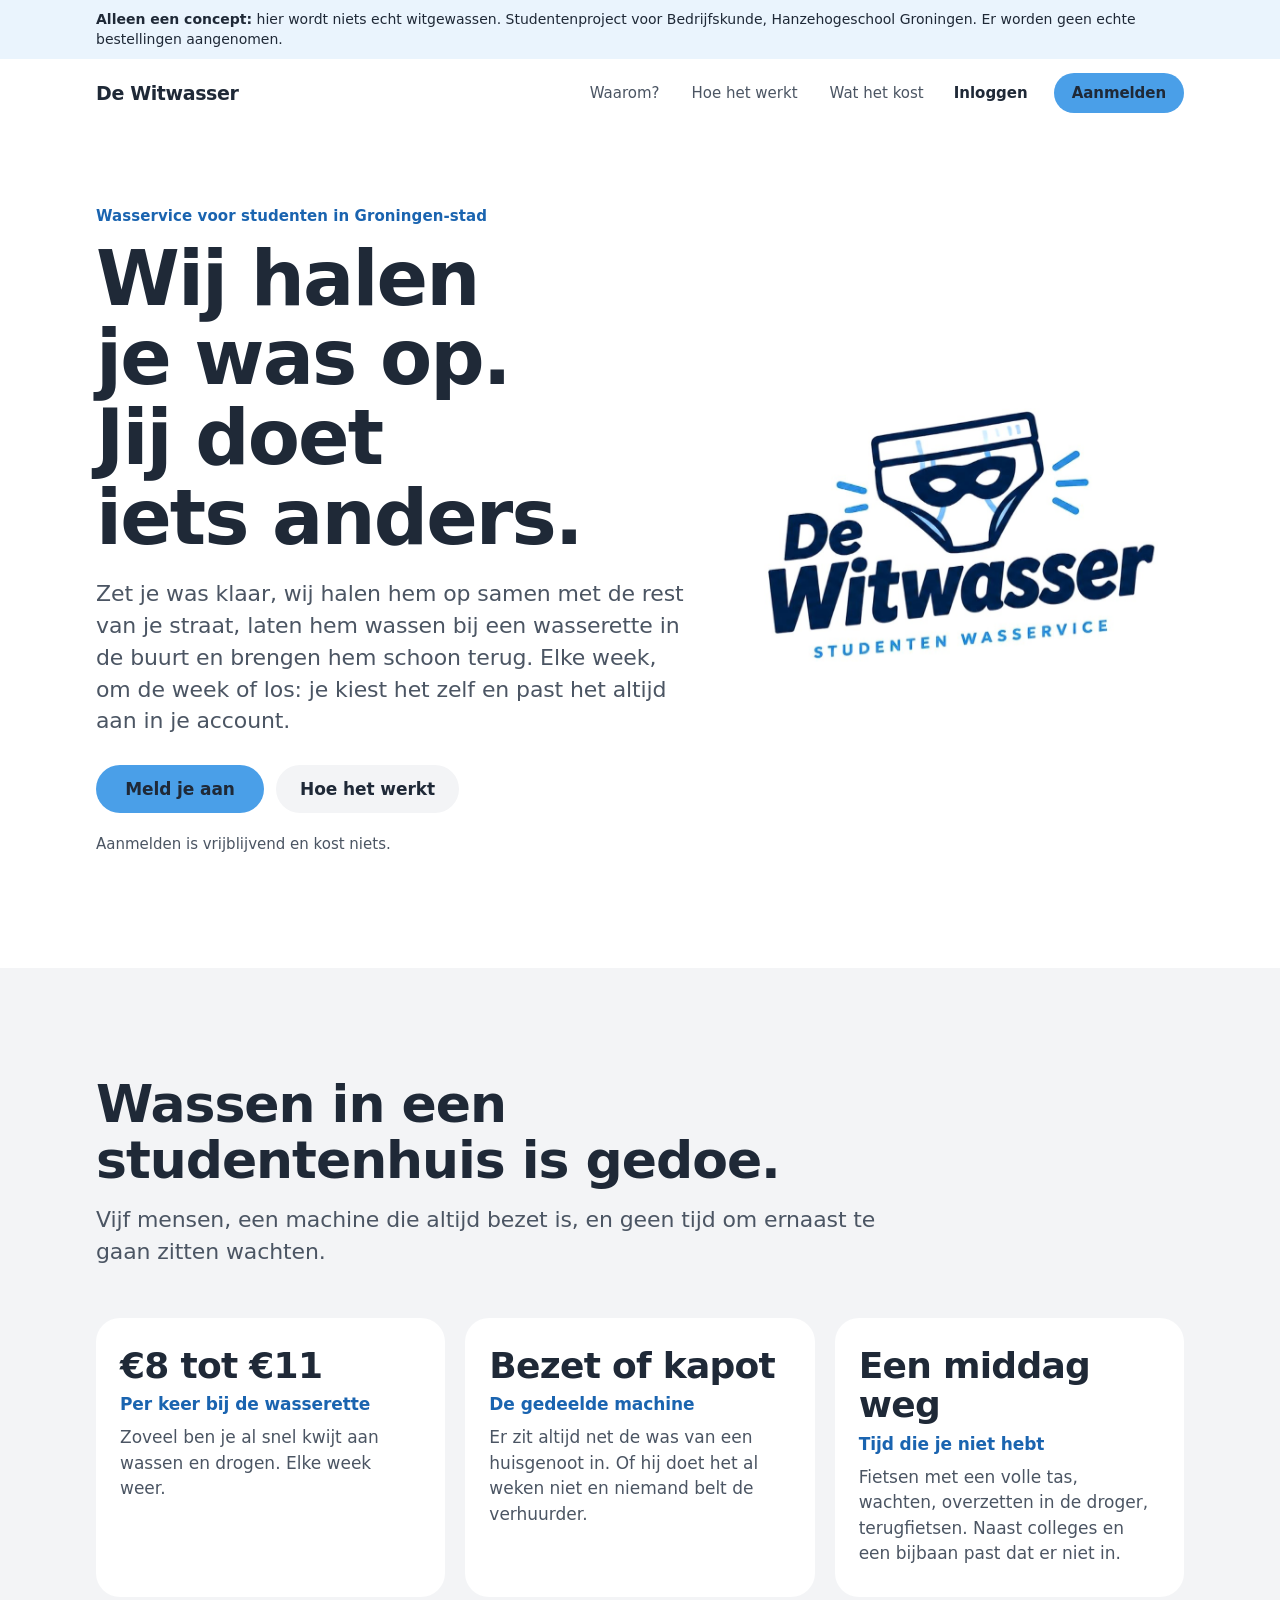
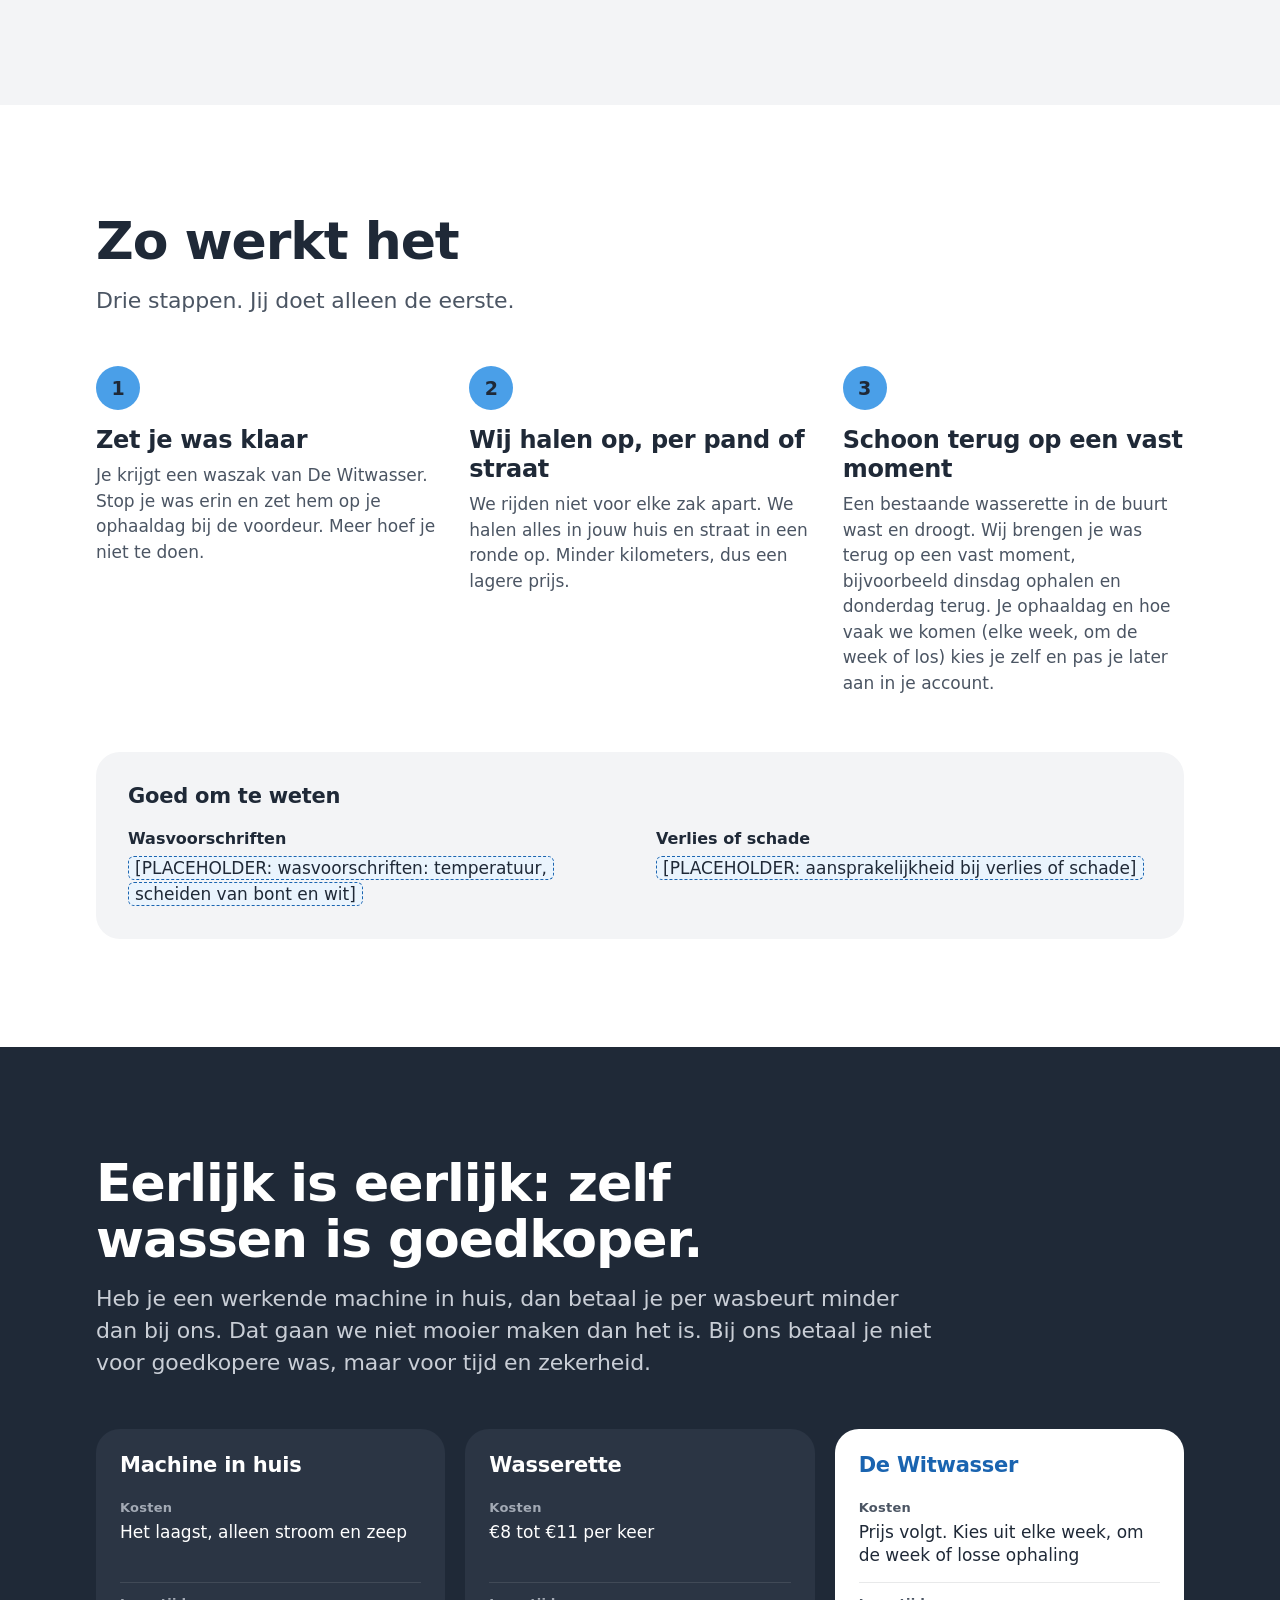
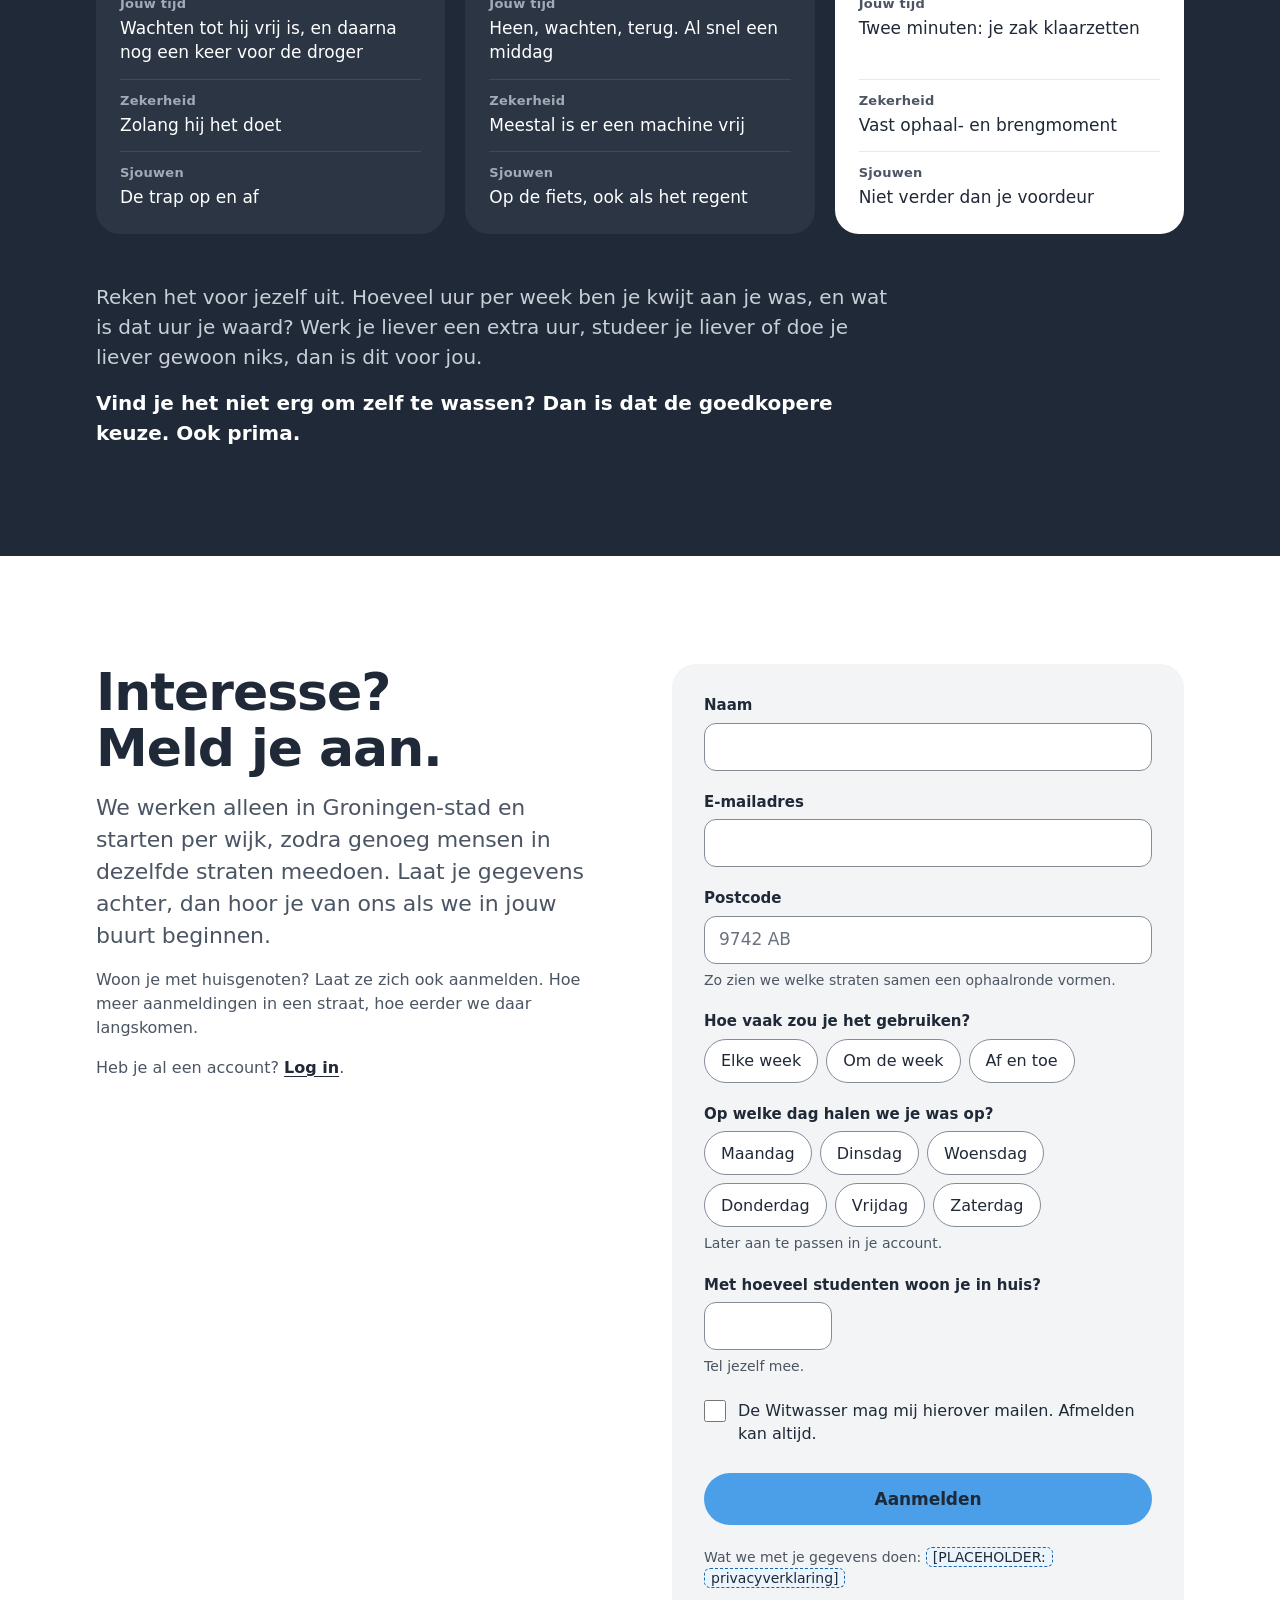
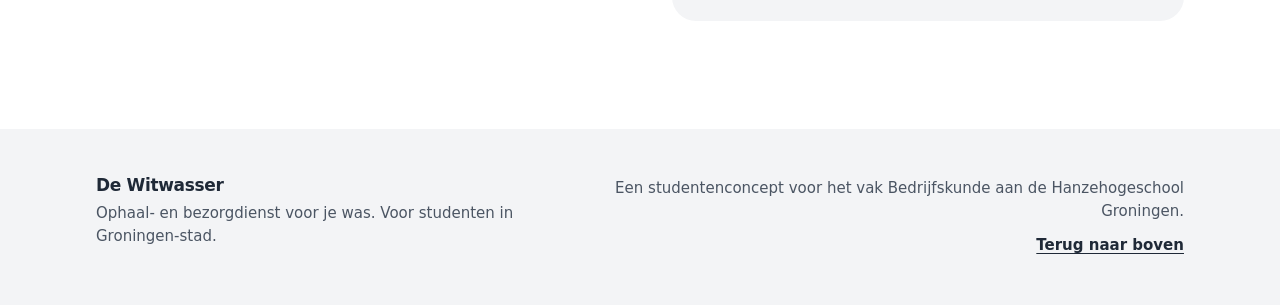
==== commit eec9c704: "Fase 2: gebruikersapp met Supabase - inloggen.html: inloggen met wachtwoord, gebruikersnaam of magic" ====
--- a/index.html
+++ b/index.html
@@ -6,6 +6,10 @@
   <title>De Witwasser</title>
   <meta name="description" content="De Witwasser haalt je was op met de rest van je straat, laat hem wassen bij een wasserette in de buurt en brengt hem schoon terug op een vast moment. Voor studenten in Groningen-stad.">
   <meta name="theme-color" content="#FFFFFF">
+  <link rel="icon" href="icons/favicon.ico" sizes="48x48">
+  <link rel="icon" href="icons/favicon-32.png" type="image/png" sizes="32x32">
+  <link rel="apple-touch-icon" href="icons/apple-touch-icon.png">
+  <link rel="manifest" href="manifest.webmanifest">
   <link rel="stylesheet" href="styles.css">
   <script src="script.js" defer></script>
 </head>
@@ -24,6 +28,7 @@
           <li class="site-nav__link"><a href="#probleem">Waarom?</a></li>
           <li class="site-nav__link"><a href="#hoe-het-werkt">Hoe het werkt</a></li>
           <li class="site-nav__link"><a href="#eerlijk">Wat het kost</a></li>
+          <li class="site-nav__login"><a href="inloggen.html">Inloggen</a></li>
           <li><a class="btn btn--primary btn--small" href="#aanmelden">Aanmelden</a></li>
         </ul>
       </nav>
@@ -183,6 +188,7 @@
           <p class="signup__tip">
             Woon je met huisgenoten? Laat ze zich ook aanmelden. Hoe meer aanmeldingen in een straat, hoe eerder we daar langskomen.
           </p>
+          <p class="signup__tip">Heb je al een account? <a href="inloggen.html">Log in</a>.</p>
         </div>
 
         <div class="signup__panel">
@@ -253,7 +259,11 @@
           <div class="success" id="aanmelding-gelukt" hidden>
             <h3 class="success__title" tabindex="-1">Je staat op de lijst<span data-naam></span>.</h3>
             <p>We mailen je zodra we in jouw buurt starten. Stuur deze pagina ook door naar je huisgenoten: hoe meer aanmeldingen in jouw straat, hoe eerder we er zijn.</p>
-            <button class="btn btn--on-surface" type="button" id="nog-een">Nog iemand aanmelden</button>
+            <p>Wil je je planning straks zelf regelen? Maak meteen een account aan. Je gegevens uit dit formulier nemen we mee.</p>
+            <div class="success__actions">
+              <a class="btn btn--primary" href="inloggen.html#aanmaken">Maak je account aan</a>
+              <button class="btn btn--on-surface" type="button" id="nog-een">Nog iemand aanmelden</button>
+            </div>
           </div>
         </div>
       </div>
--- a/styles.css
+++ b/styles.css
@@ -82,6 +82,7 @@
 }
 
 img { display: block; max-width: 100%; height: auto; }
+[hidden] { display: none !important; }
 
 h1, h2, h3, p, ul, ol, dl, dd, figure { margin: 0; }
 ul[role="list"], ol[role="list"] { list-style: none; padding: 0; }
@@ -253,6 +254,25 @@
   text-decoration: none;
 }
 .site-nav__link a:active { background: var(--surface); color: var(--navy); }
+
+/* Inloggen blijft ook op mobiel zichtbaar */
+.site-nav__login a {
+  display: inline-block;
+  padding: 0.5rem 0.625rem;
+  border-radius: 999px;
+  font-size: 0.9375rem;
+  font-weight: 600;
+  color: var(--navy);
+  text-decoration: none;
+}
+.site-nav__login a:active { background: var(--surface); }
+@media (hover: hover) {
+  .site-nav__login a:hover { background: var(--surface); }
+}
+@media (max-width: 23.5em) {
+  .wordmark { font-size: 1.0625rem; }
+  .site-nav .btn--small { padding-inline: 0.875rem; }
+}
 @media (hover: hover) {
   .site-nav__link a:hover { color: var(--navy); }
 }
@@ -487,6 +507,7 @@
 
 .field input[type="text"],
 .field input[type="email"],
+.field input[type="password"],
 .field input[type="number"],
 .select select {
   display: block;
@@ -609,7 +630,8 @@
 }
 .success__title:focus { outline: none; }
 .success p { color: var(--muted); }
-.success .btn { margin-top: 1.5rem; }
+.success__actions { display: flex; flex-wrap: wrap; gap: 0.75rem; padding-top: 0.75rem; }
+.signup__tip a { color: var(--navy); font-weight: 600; text-underline-offset: 0.2em; }
 
 /* Placeholders: duidelijk herkenbaar als nog in te vullen */
 
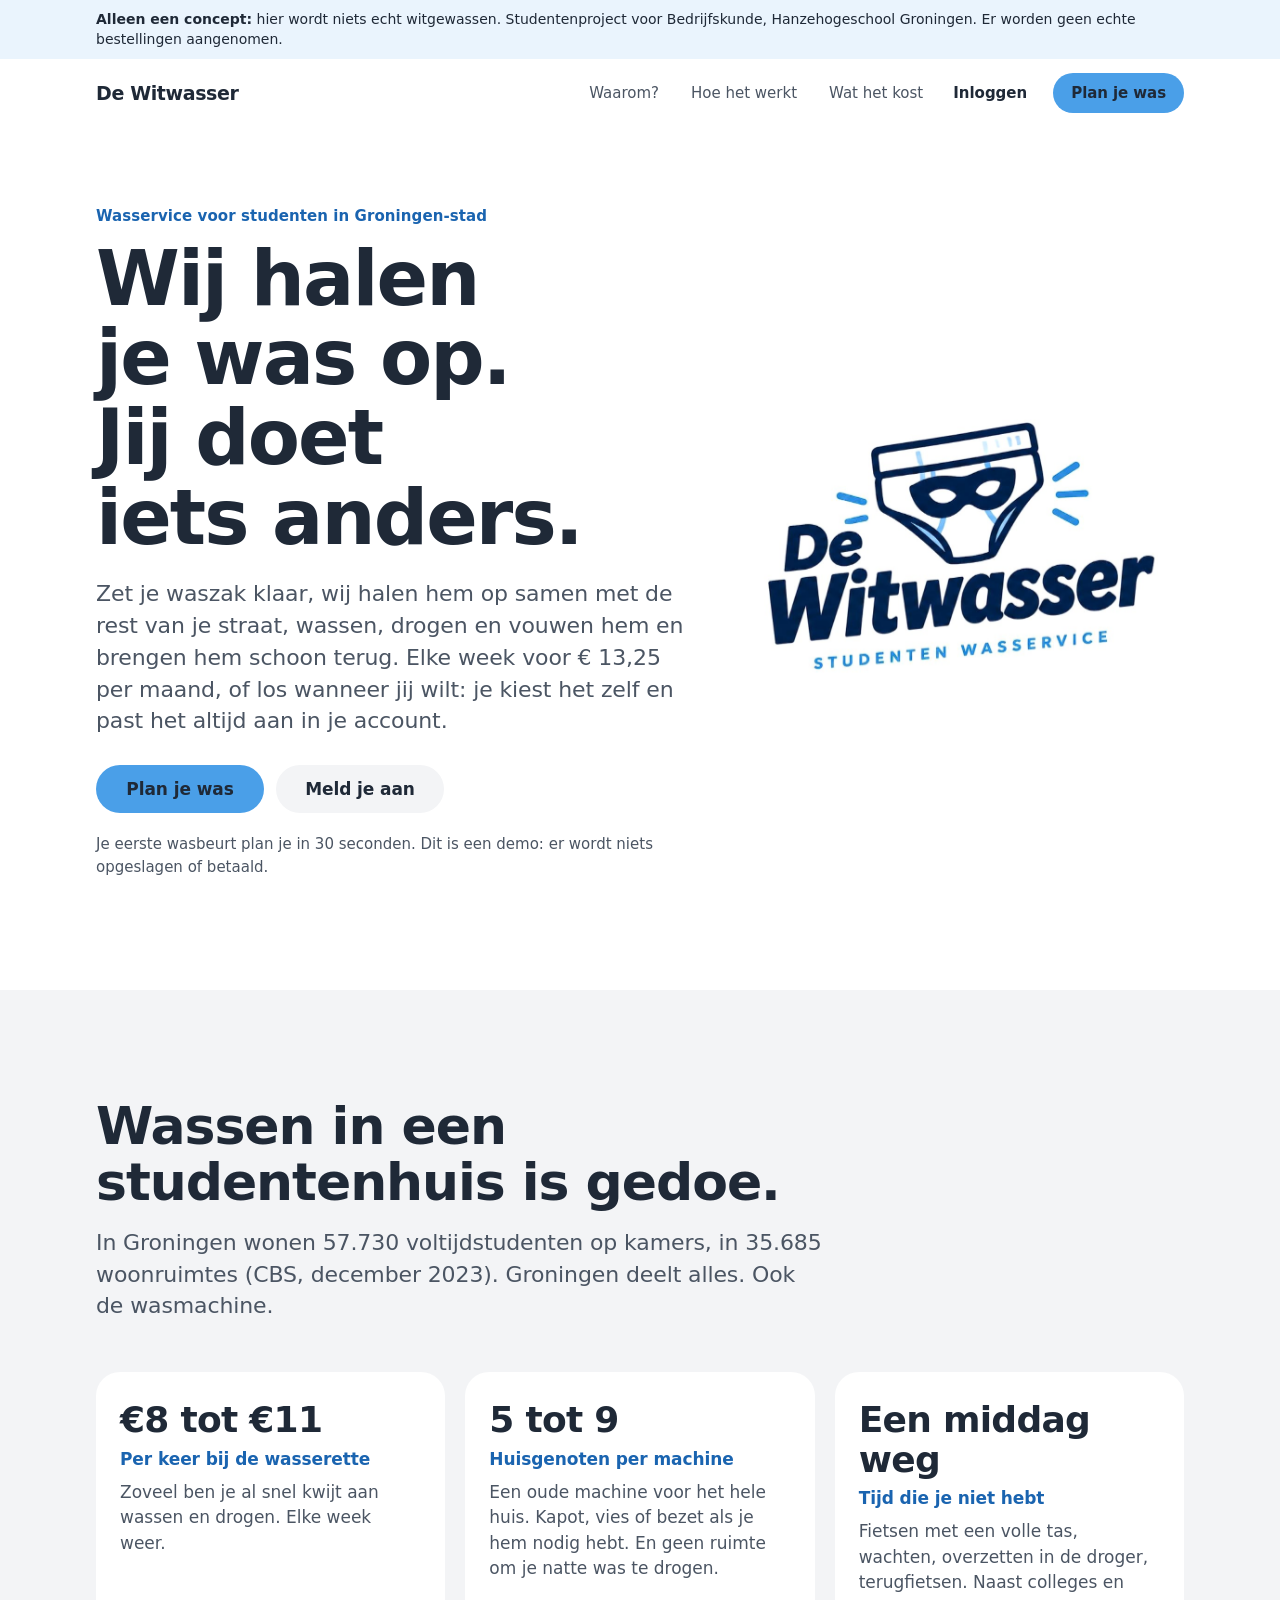
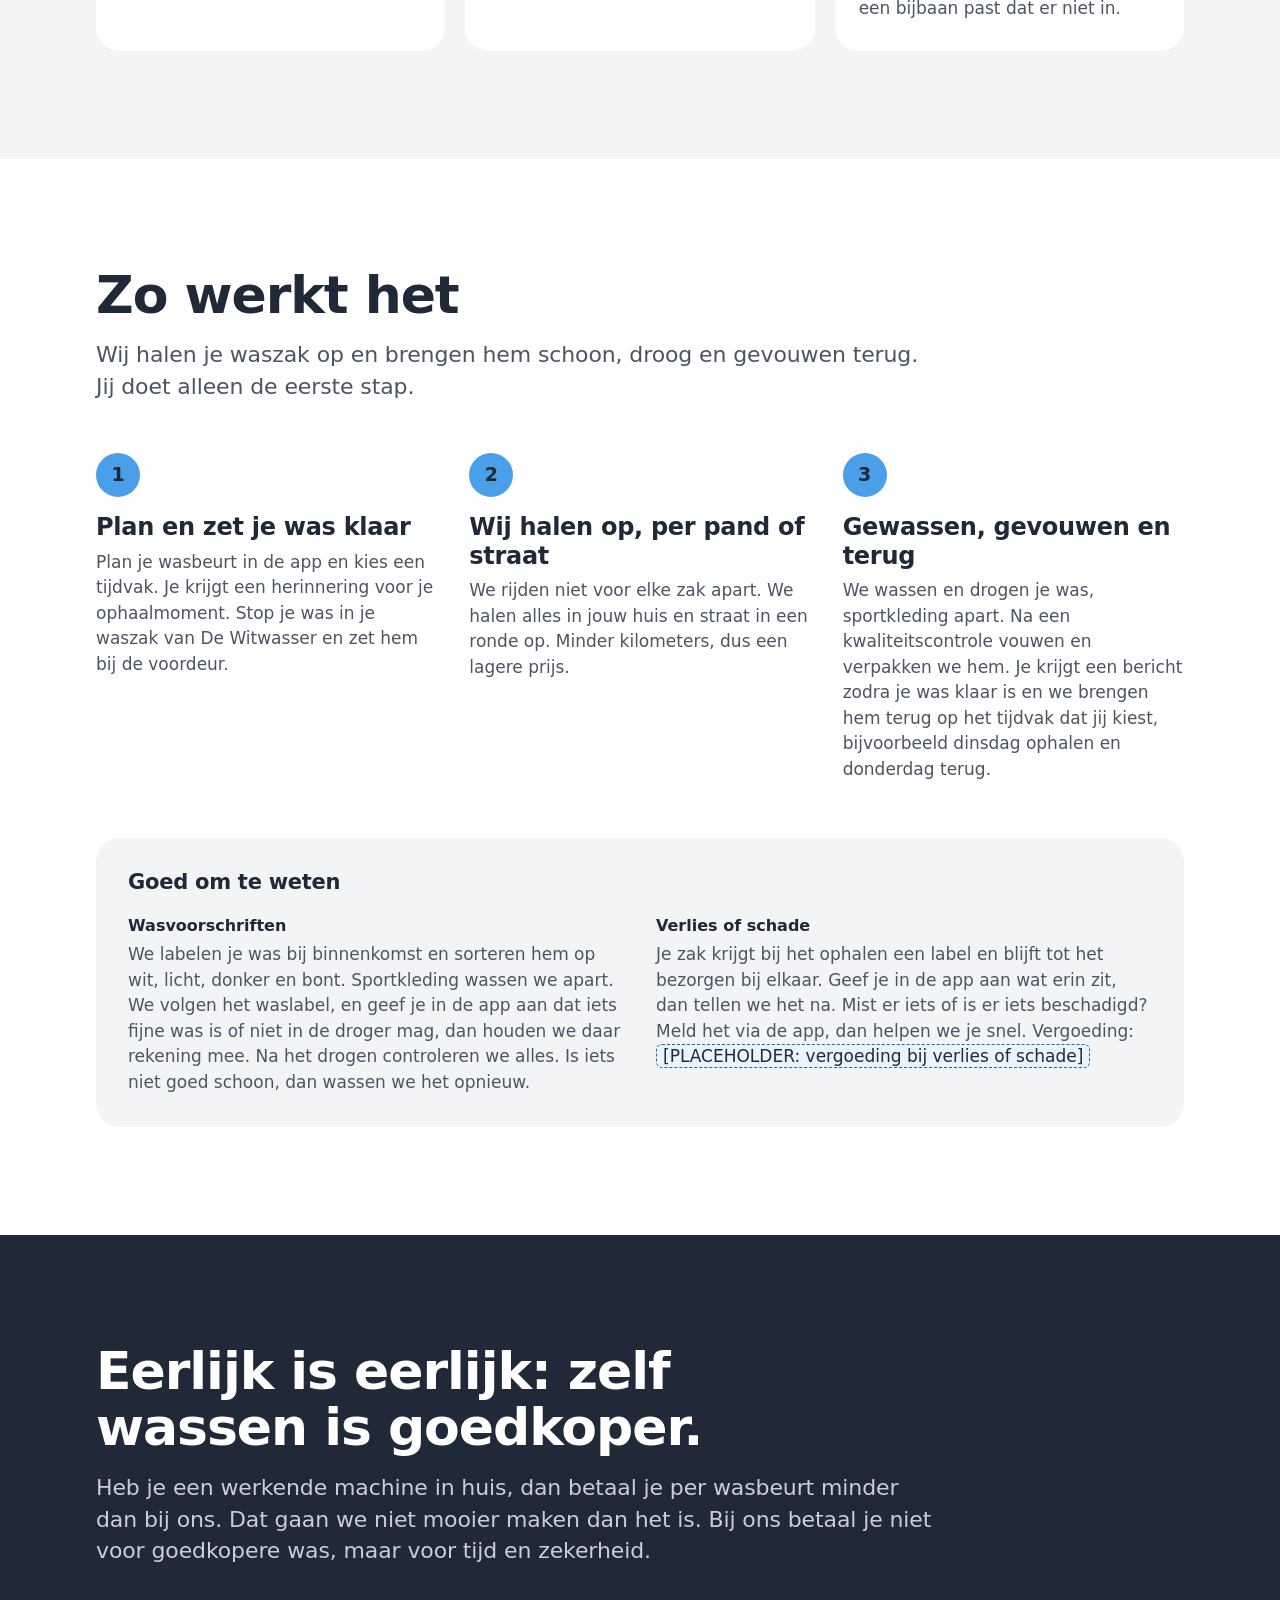
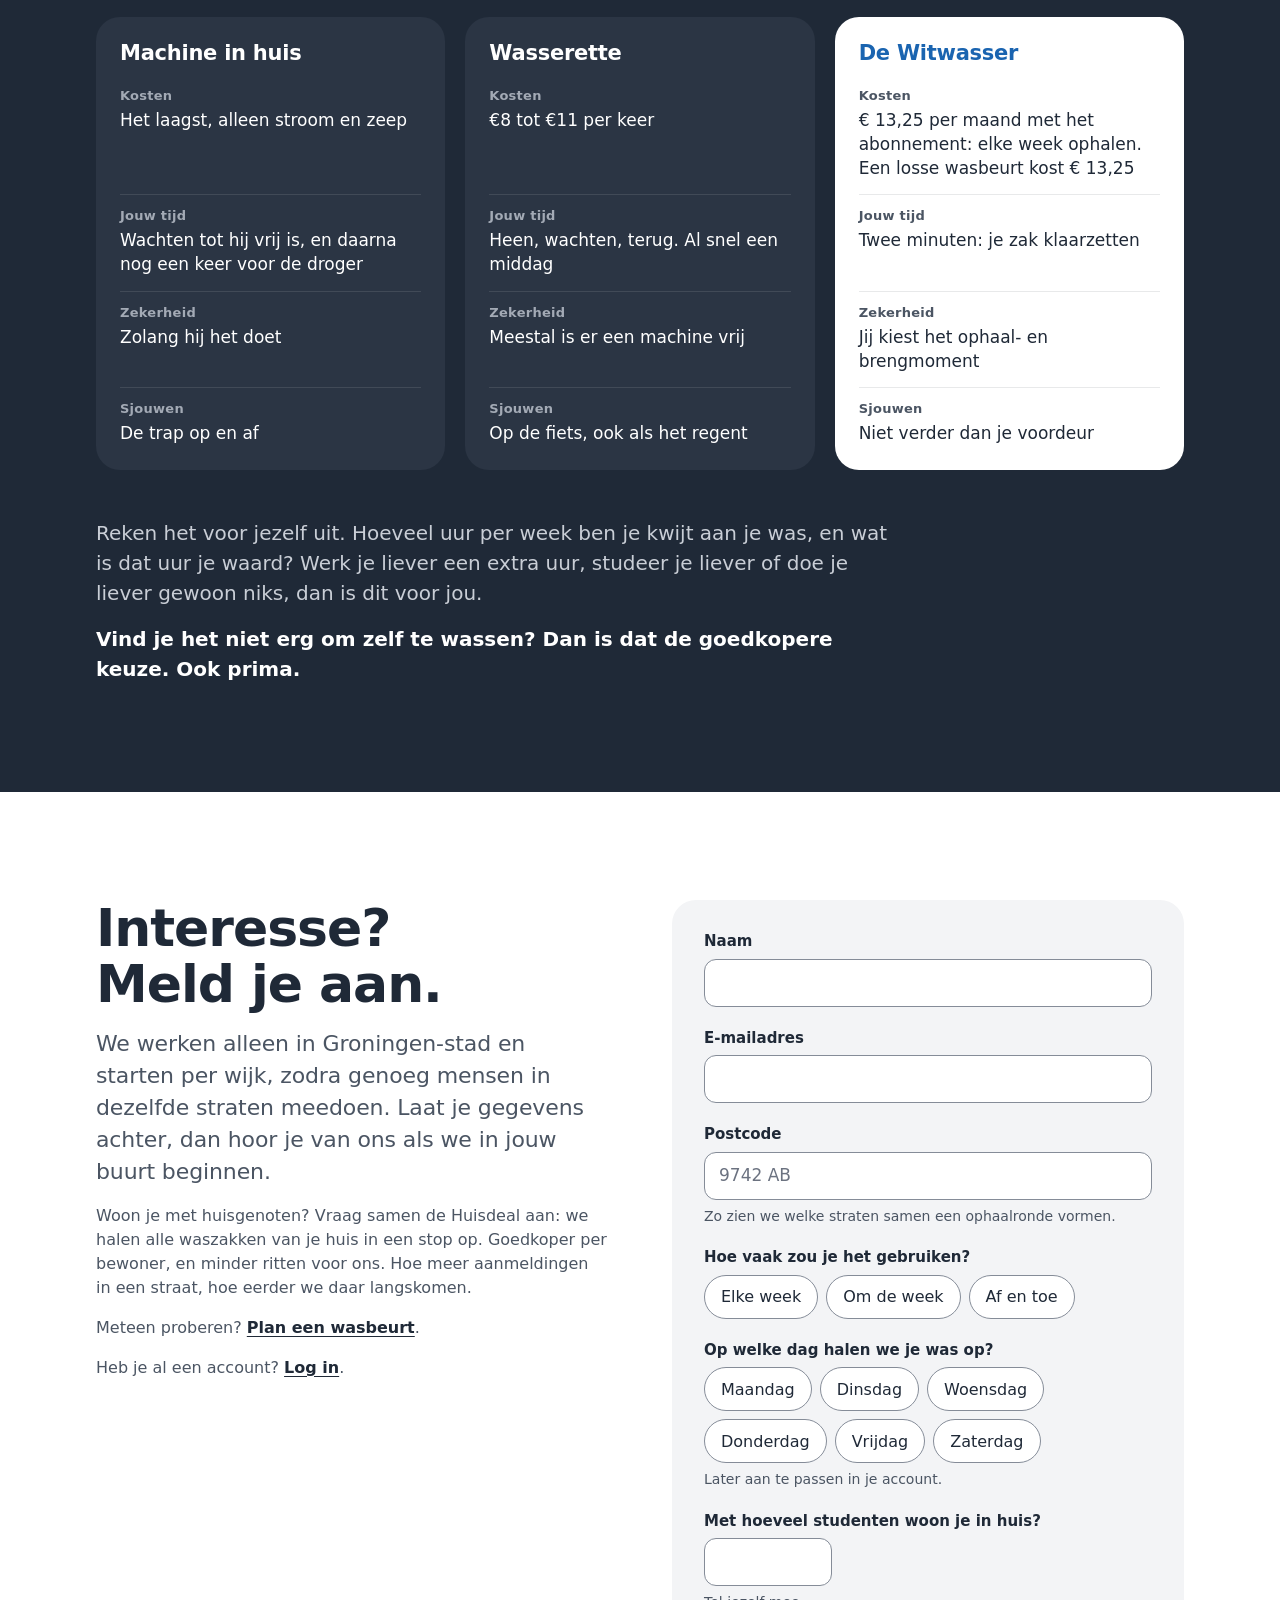
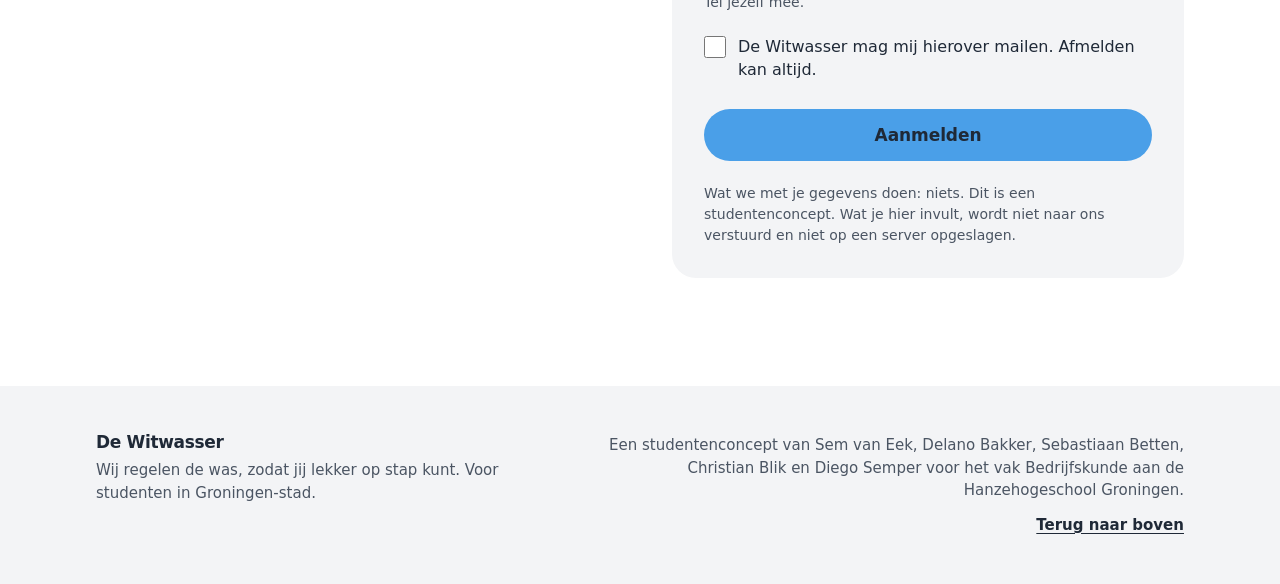
==== commit 9998e0c1: "Was plannen: kleding kiezen, tijdvakken en bevestiging - Nieuwe planner (plannen.html en het blok Pl" ====
--- a/index.html
+++ b/index.html
@@ -4,14 +4,14 @@
   <meta charset="utf-8">
   <meta name="viewport" content="width=device-width, initial-scale=1">
   <title>De Witwasser</title>
-  <meta name="description" content="De Witwasser haalt je was op met de rest van je straat, laat hem wassen bij een wasserette in de buurt en brengt hem schoon terug op een vast moment. Voor studenten in Groningen-stad.">
+  <meta name="description" content="De Witwasser haalt je was op met de rest van je straat, wast, droogt en vouwt hem en brengt hem schoon terug op het moment dat jij kiest. Voor studenten in Groningen-stad, voor &euro; 13,25 per maand.">
   <meta name="theme-color" content="#FFFFFF">
   <link rel="icon" href="icons/favicon.ico" sizes="48x48">
   <link rel="icon" href="icons/favicon-32.png" type="image/png" sizes="32x32">
   <link rel="apple-touch-icon" href="icons/apple-touch-icon.png">
   <link rel="manifest" href="manifest.webmanifest">
-  <link rel="stylesheet" href="styles.css">
-  <script src="script.js" defer></script>
+  <link rel="stylesheet" href="styles.css?v=2">
+  <script src="script.js?v=2" defer></script>
 </head>
 <body>
   <a class="skip-link" href="#inhoud">Naar de inhoud</a>
@@ -29,7 +29,7 @@
           <li class="site-nav__link"><a href="#hoe-het-werkt">Hoe het werkt</a></li>
           <li class="site-nav__link"><a href="#eerlijk">Wat het kost</a></li>
           <li class="site-nav__login"><a href="inloggen.html">Inloggen</a></li>
-          <li><a class="btn btn--primary btn--small" href="#aanmelden">Aanmelden</a></li>
+          <li><a class="btn btn--primary btn--small" href="plannen.html">Plan je was</a></li>
         </ul>
       </nav>
     </div>
@@ -43,13 +43,13 @@
           <p class="eyebrow" data-enter>Wasservice voor studenten in Groningen-stad</p>
           <h1 id="hero-titel" class="display" data-enter style="--i:1">Wij halen je was op. Jij doet iets anders.</h1>
           <p class="lead" data-enter style="--i:2">
-            Zet je was klaar, wij halen hem op samen met de rest van je straat, laten hem wassen bij een wasserette in de buurt en brengen hem schoon terug. Elke week, om de week of los: je kiest het zelf en past het altijd aan in je account.
+            Zet je waszak klaar, wij halen hem op samen met de rest van je straat, wassen, drogen en vouwen hem en brengen hem schoon terug. Elke week voor &euro; 13,25 per maand, of los wanneer jij wilt: je kiest het zelf en past het altijd aan in je account.
           </p>
           <div class="hero__actions" data-enter style="--i:3">
-            <a class="btn btn--primary" href="#aanmelden">Meld je aan</a>
-            <a class="btn btn--secondary" href="#hoe-het-werkt">Hoe het werkt</a>
+            <a class="btn btn--primary" href="plannen.html">Plan je was</a>
+            <a class="btn btn--secondary" href="#aanmelden">Meld je aan</a>
           </div>
-          <p class="hero__note" data-enter style="--i:4">Aanmelden is vrijblijvend en kost niets.</p>
+          <p class="hero__note" data-enter style="--i:4">Je eerste wasbeurt plan je in 30 seconden. Dit is een demo: er wordt niets opgeslagen of betaald.</p>
         </div>
         <figure class="hero__logo" data-enter style="--i:1">
           <img src="logo.jpg" width="952" height="691"
@@ -63,7 +63,7 @@
       <div class="container">
         <div class="section__head">
           <h2 id="probleem-titel" class="heading">Wassen in een studentenhuis is gedoe.</h2>
-          <p class="lead">Vijf mensen, een machine die altijd bezet is, en geen tijd om ernaast te gaan zitten wachten.</p>
+          <p class="lead">In Groningen wonen 57.730 voltijdstudenten op kamers, in 35.685 woonruimtes (CBS, december 2023). Groningen deelt alles. Ook de wasmachine.</p>
         </div>
         <ul class="cards cards--three" role="list">
           <li class="card">
@@ -72,9 +72,9 @@
             <p>Zoveel ben je al snel kwijt aan wassen en drogen. Elke week weer.</p>
           </li>
           <li class="card">
-            <p class="card__figure">Bezet of kapot</p>
-            <h3 class="card__title">De gedeelde machine</h3>
-            <p>Er zit altijd net de was van een huisgenoot in. Of hij doet het al weken niet en niemand belt de verhuurder.</p>
+            <p class="card__figure">5 tot 9</p>
+            <h3 class="card__title">Huisgenoten per machine</h3>
+            <p>Een oude machine voor het hele huis. Kapot, vies of bezet als je hem nodig hebt. En geen ruimte om je natte was te drogen.</p>
           </li>
           <li class="card">
             <p class="card__figure">Een middag weg</p>
@@ -90,13 +90,13 @@
       <div class="container">
         <div class="section__head">
           <h2 id="stappen-titel" class="heading">Zo werkt het</h2>
-          <p class="lead">Drie stappen. Jij doet alleen de eerste.</p>
+          <p class="lead">Wij halen je waszak op en brengen hem schoon, droog en gevouwen terug. Jij doet alleen de eerste stap.</p>
         </div>
         <ol class="steps" role="list">
           <li class="step">
             <span class="step__number" aria-hidden="true">1</span>
-            <h3 class="step__title">Zet je was klaar</h3>
-            <p>Je krijgt een waszak van De Witwasser. Stop je was erin en zet hem op je ophaaldag bij de voordeur. Meer hoef je niet te doen.</p>
+            <h3 class="step__title">Plan en zet je was klaar</h3>
+            <p>Plan je wasbeurt in de app en kies een tijdvak. Je krijgt een herinnering voor je ophaalmoment. Stop je was in je waszak van De Witwasser en zet hem bij de voordeur.</p>
           </li>
           <li class="step">
             <span class="step__number" aria-hidden="true">2</span>
@@ -105,8 +105,8 @@
           </li>
           <li class="step">
             <span class="step__number" aria-hidden="true">3</span>
-            <h3 class="step__title">Schoon terug op een vast moment</h3>
-            <p>Een bestaande wasserette in de buurt wast en droogt. Wij brengen je was terug op een vast moment, bijvoorbeeld dinsdag ophalen en donderdag terug. Je ophaaldag en hoe vaak we komen (elke week, om de week of los) kies je zelf en pas je later aan in je account.</p>
+            <h3 class="step__title">Gewassen, gevouwen en terug</h3>
+            <p>We wassen en drogen je was, sportkleding apart. Na een kwaliteitscontrole vouwen en verpakken we hem. Je krijgt een bericht zodra je was klaar is en we brengen hem terug op het tijdvak dat jij kiest, bijvoorbeeld dinsdag ophalen en donderdag terug.</p>
           </li>
         </ol>
 
@@ -115,11 +115,11 @@
           <dl class="notes__list">
             <div>
               <dt>Wasvoorschriften</dt>
-              <dd><span class="placeholder">[PLACEHOLDER: wasvoorschriften: temperatuur, scheiden van bont en wit]</span></dd>
+              <dd>We labelen je was bij binnenkomst en sorteren hem op wit, licht, donker en bont. Sportkleding wassen we apart. We volgen het waslabel, en geef je in de app aan dat iets fijne was is of niet in de droger mag, dan houden we daar rekening mee. Na het drogen controleren we alles. Is iets niet goed schoon, dan wassen we het opnieuw.</dd>
             </div>
             <div>
               <dt>Verlies of schade</dt>
-              <dd><span class="placeholder">[PLACEHOLDER: aansprakelijkheid bij verlies of schade]</span></dd>
+              <dd>Je zak krijgt bij het ophalen een label en blijft tot het bezorgen bij elkaar. Geef je in de app aan wat erin zit, dan tellen we het na. Mist er iets of is er iets beschadigd? Meld het via de app, dan helpen we je snel. Vergoeding: <span class="placeholder">[PLACEHOLDER: vergoeding bij verlies of schade]</span></dd>
             </div>
           </dl>
         </div>
@@ -158,9 +158,9 @@
           <article class="compare__card compare__card--ours" aria-labelledby="optie-witwasser">
             <h3 id="optie-witwasser" class="compare__title">De Witwasser</h3>
             <dl class="compare__list">
-              <div><dt>Kosten</dt><dd>Prijs volgt. Kies uit elke week, om de week of losse ophaling</dd></div>
+              <div><dt>Kosten</dt><dd>&euro; 13,25 per maand met het abonnement: elke week ophalen. Een losse wasbeurt kost &euro; 13,25</dd></div>
               <div><dt>Jouw tijd</dt><dd>Twee minuten: je zak klaarzetten</dd></div>
-              <div><dt>Zekerheid</dt><dd>Vast ophaal- en brengmoment</dd></div>
+              <div><dt>Zekerheid</dt><dd>Jij kiest het ophaal- en brengmoment</dd></div>
               <div><dt>Sjouwen</dt><dd>Niet verder dan je voordeur</dd></div>
             </dl>
           </article>
@@ -186,8 +186,9 @@
             We werken alleen in Groningen-stad en starten per wijk, zodra genoeg mensen in dezelfde straten meedoen. Laat je gegevens achter, dan hoor je van ons als we in jouw buurt beginnen.
           </p>
           <p class="signup__tip">
-            Woon je met huisgenoten? Laat ze zich ook aanmelden. Hoe meer aanmeldingen in een straat, hoe eerder we daar langskomen.
-          </p>
+            Woon je met huisgenoten? Vraag samen de Huisdeal aan: we halen alle waszakken van je huis in een stop op. Goedkoper per bewoner, en minder ritten voor ons. Hoe meer aanmeldingen in een straat, hoe eerder we daar langskomen.
+          </p>
+          <p class="signup__tip">Meteen proberen? <a href="plannen.html">Plan een wasbeurt</a>.</p>
           <p class="signup__tip">Heb je al een account? <a href="inloggen.html">Log in</a>.</p>
         </div>
 
@@ -253,7 +254,7 @@
 
             <button class="btn btn--primary btn--block" type="submit">Aanmelden</button>
 
-            <p class="form__privacy">Wat we met je gegevens doen: <span class="placeholder">[PLACEHOLDER: privacyverklaring]</span></p>
+            <p class="form__privacy">Wat we met je gegevens doen: niets. Dit is een studentenconcept. Wat je hier invult, wordt niet naar ons verstuurd en niet op een server opgeslagen.</p>
           </form>
 
           <div class="success" id="aanmelding-gelukt" hidden>
@@ -274,10 +275,10 @@
     <div class="container site-footer__inner">
       <div>
         <p class="wordmark">De Witwasser</p>
-        <p class="site-footer__text">Ophaal- en bezorgdienst voor je was. Voor studenten in Groningen-stad.</p>
+        <p class="site-footer__text">Wij regelen de was, zodat jij lekker op stap kunt. Voor studenten in Groningen-stad.</p>
       </div>
       <div class="site-footer__meta">
-        <p>Een studentenconcept voor het vak Bedrijfskunde aan de Hanzehogeschool Groningen.</p>
+        <p>Een studentenconcept van Sem van Eek, Delano Bakker, Sebastiaan Betten, Christian Blik en Diego Semper voor het vak Bedrijfskunde aan de Hanzehogeschool Groningen.</p>
         <p><a href="#top">Terug naar boven</a></p>
       </div>
     </div>
